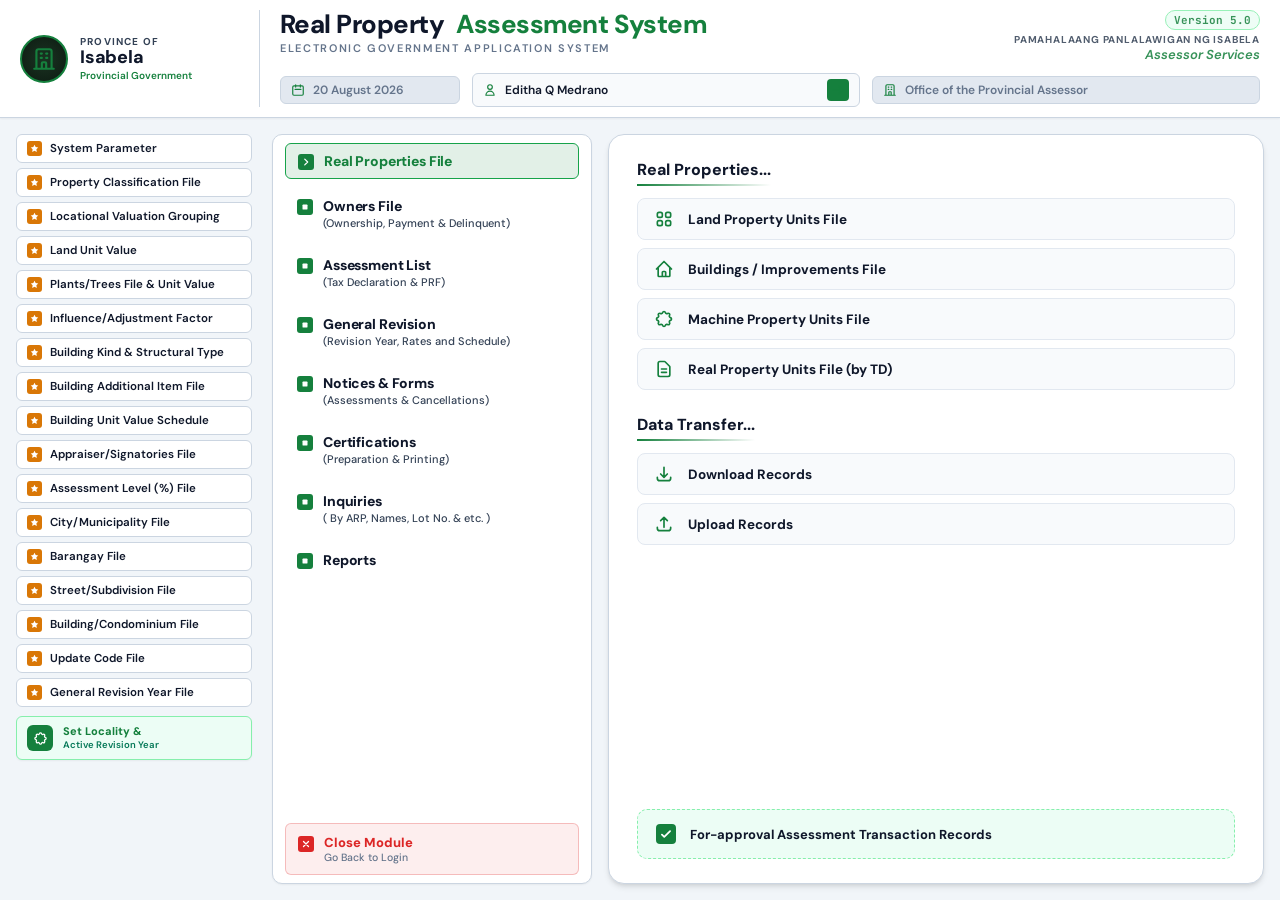
==== index.html @ d779eed1 "first commit: eGapsOffline RPAS web application" ====
<!DOCTYPE html>
<html lang="en">
<head>
  <link rel="preconnect" href="https://fonts.googleapis.com">
  <link rel="preconnect" href="https://fonts.gstatic.com" crossorigin>
  <link href="https://fonts.googleapis.com/css2?family=DM+Sans:ital,opsz,wght@0,9..40,400;0,9..40,500;0,9..40,700;0,9..40,800;1,9..40,400;1,9..40,700&family=JetBrains+Mono:wght@400;500;600&display=swap" rel="stylesheet">
  <meta charset="UTF-8">
  <meta name="viewport" content="width=device-width, initial-scale=1.0">
  <title>Real Property Assessment System (eRPAS) - Province of Isabela</title>
  <link rel="stylesheet" href="css/prisma-tokens.css">
  <link rel="stylesheet" href="css/design-tokens.css">
  <link rel="stylesheet" href="css/layout.css">
  <link rel="stylesheet" href="css/components.css">
  <link rel="stylesheet" href="css/land-properties.css">
  <link rel="stylesheet" href="css/property-modal.css">
  <link rel="stylesheet" href="css/master-form.css">
  <link rel="stylesheet" href="css/login.css">
</head>
<body>

<!-- REAL PROPERTY ASSESSMENT SYSTEM MASTER WINDOW (FAITHFULLY MATCHING REFERENCE SCREENSHOT IN GREEN DECK) -->
<div class="master-window-container" id="master-window-view">
  
  <!-- 1. TOP HEADER BANNER -->
  <header class="master-window-header">
    <!-- Left Seal & Province Branding -->
    <div class="master-seal-brand-box">
      <div class="master-seal-emblem">
        <svg fill="none" stroke="currentColor" viewBox="0 0 24 24" stroke-width="2">
          <path stroke-linecap="round" stroke-linejoin="round" d="M19 21V5a2 2 0 00-2-2H7a2 2 0 00-2 2v16m14 0h2m-2 0h-5m-9 0H3m2 0h5M9 7h1m-1 4h1m4-4h1m-1 4h1m-5 10v-5a1 1 0 011-1h2a1 1 0 011 1v5m-4 0h4" />
        </svg>
      </div>
      <div class="master-province-text">
        <span class="master-province-sub">Province of</span>
        <span class="master-province-main">Isabela</span>
        <span class="master-province-tag">Provincial Government</span>
      </div>
    </div>

    <!-- Center & Right Title Area -->
    <div class="master-title-meta-area">
      <div class="master-title-top-row">
        <div class="master-title-group">
          <div class="master-hero-system-title">
            Real Property <span class="highlight-green">Assessment System</span>
          </div>
          <div class="master-hero-system-sub">
            electronic Government Application System
          </div>
        </div>

        <div class="master-title-watermark-right">
          <span class="master-version-pill">Version 5.0</span>
          <span class="master-watermark-text">Pamahalaang Panlalawigan ng Isabela</span>
          <span class="master-watermark-cursive">Assessor Services</span>
        </div>
      </div>

      <!-- Top Meta Input Strip (Date, User, Office) -->
      <div class="master-meta-inputs-strip">
        <div class="master-input-field-box readonly">
          <svg width="14" height="14" fill="none" stroke="currentColor" viewBox="0 0 24 24" stroke-width="2"><path stroke-linecap="round" stroke-linejoin="round" d="M8 7V3m8 4V3m-9 8h10M5 21h14a2 2 0 002-2V7a2 2 0 00-2-2H5a2 2 0 00-2 2v12a2 2 0 002 2z"/></svg>
          <span class="text-val" id="master-header-date">20 August 2026</span>
        </div>

        <div class="master-input-field-box">
          <svg width="14" height="14" fill="none" stroke="currentColor" viewBox="0 0 24 24" stroke-width="2"><path stroke-linecap="round" stroke-linejoin="round" d="M16 7a4 4 0 11-8 0 4 4 0 018 0zM12 14a7 7 0 00-7 7h14a7 7 0 00-7-7z"/></svg>
          <span class="text-val" id="master-header-user">Editha Q Medrano</span>
          <div class="master-field-arrow-btn">
            <svg width="12" height="12" fill="none" stroke="currentColor" viewBox="0 0 24 24" stroke-width="3"><path stroke-linecap="round" stroke-linejoin="round" d="M14 5l7 7m0 0l-7 7m7-7H3"/></svg>
          </div>
        </div>

        <div class="master-input-field-box readonly">
          <svg width="14" height="14" fill="none" stroke="currentColor" viewBox="0 0 24 24" stroke-width="2"><path stroke-linecap="round" stroke-linejoin="round" d="M19 21V5a2 2 0 00-2-2H7a2 2 0 00-2 2v16m14 0h2m-2 0h-5m-9 0H3m2 0h5M9 7h1m-1 4h1m4-4h1m-1 4h1m-5 10v-5a1 1 0 011-1h2a1 1 0 011 1v5m-4 0h4"/></svg>
          <span class="text-val" id="master-header-office">Office of the Provincial Assessor</span>
        </div>
      </div>
    </div>
  </header>

  <!-- 2. MAIN 3-COLUMN MASTER BODY -->
  <div class="master-window-body">
    
    <!-- COLUMN 1: Master Setup Buttons (18 Items) -->
    <aside class="master-col-setup">
      <div class="master-setup-pill-btn">
        <div class="master-icon-sq"><svg viewBox="0 0 24 24" fill="currentColor"><path d="M12 2l3.09 6.26L22 9.27l-5 4.87 1.18 6.88L12 17.77l-6.18 3.25L7 14.14 2 9.27l6.91-1.01L12 2z"/></svg></div>
        <span>System Parameter</span>
      </div>

      <div class="master-setup-pill-btn">
        <div class="master-icon-sq"><svg viewBox="0 0 24 24" fill="currentColor"><path d="M12 2l3.09 6.26L22 9.27l-5 4.87 1.18 6.88L12 17.77l-6.18 3.25L7 14.14 2 9.27l6.91-1.01L12 2z"/></svg></div>
        <span>Property Classification File</span>
      </div>

      <div class="master-setup-pill-btn">
        <div class="master-icon-sq"><svg viewBox="0 0 24 24" fill="currentColor"><path d="M12 2l3.09 6.26L22 9.27l-5 4.87 1.18 6.88L12 17.77l-6.18 3.25L7 14.14 2 9.27l6.91-1.01L12 2z"/></svg></div>
        <span>Locational Valuation Grouping</span>
      </div>

      <div class="master-setup-pill-btn">
        <div class="master-icon-sq"><svg viewBox="0 0 24 24" fill="currentColor"><path d="M12 2l3.09 6.26L22 9.27l-5 4.87 1.18 6.88L12 17.77l-6.18 3.25L7 14.14 2 9.27l6.91-1.01L12 2z"/></svg></div>
        <span>Land Unit Value</span>
      </div>

      <div class="master-setup-pill-btn">
        <div class="master-icon-sq"><svg viewBox="0 0 24 24" fill="currentColor"><path d="M12 2l3.09 6.26L22 9.27l-5 4.87 1.18 6.88L12 17.77l-6.18 3.25L7 14.14 2 9.27l6.91-1.01L12 2z"/></svg></div>
        <span>Plants/Trees File & Unit Value</span>
      </div>

      <div class="master-setup-pill-btn">
        <div class="master-icon-sq"><svg viewBox="0 0 24 24" fill="currentColor"><path d="M12 2l3.09 6.26L22 9.27l-5 4.87 1.18 6.88L12 17.77l-6.18 3.25L7 14.14 2 9.27l6.91-1.01L12 2z"/></svg></div>
        <span>Influence/Adjustment Factor</span>
      </div>

      <div class="master-setup-pill-btn">
        <div class="master-icon-sq"><svg viewBox="0 0 24 24" fill="currentColor"><path d="M12 2l3.09 6.26L22 9.27l-5 4.87 1.18 6.88L12 17.77l-6.18 3.25L7 14.14 2 9.27l6.91-1.01L12 2z"/></svg></div>
        <span>Building Kind & Structural Type</span>
      </div>

      <div class="master-setup-pill-btn">
        <div class="master-icon-sq"><svg viewBox="0 0 24 24" fill="currentColor"><path d="M12 2l3.09 6.26L22 9.27l-5 4.87 1.18 6.88L12 17.77l-6.18 3.25L7 14.14 2 9.27l6.91-1.01L12 2z"/></svg></div>
        <span>Building Additional Item File</span>
      </div>

      <div class="master-setup-pill-btn">
        <div class="master-icon-sq"><svg viewBox="0 0 24 24" fill="currentColor"><path d="M12 2l3.09 6.26L22 9.27l-5 4.87 1.18 6.88L12 17.77l-6.18 3.25L7 14.14 2 9.27l6.91-1.01L12 2z"/></svg></div>
        <span>Building Unit Value Schedule</span>
      </div>

      <div class="master-setup-pill-btn">
        <div class="master-icon-sq"><svg viewBox="0 0 24 24" fill="currentColor"><path d="M12 2l3.09 6.26L22 9.27l-5 4.87 1.18 6.88L12 17.77l-6.18 3.25L7 14.14 2 9.27l6.91-1.01L12 2z"/></svg></div>
        <span>Appraiser/Signatories File</span>
      </div>

      <div class="master-setup-pill-btn">
        <div class="master-icon-sq"><svg viewBox="0 0 24 24" fill="currentColor"><path d="M12 2l3.09 6.26L22 9.27l-5 4.87 1.18 6.88L12 17.77l-6.18 3.25L7 14.14 2 9.27l6.91-1.01L12 2z"/></svg></div>
        <span>Assessment Level (%) File</span>
      </div>

      <div class="master-setup-pill-btn">
        <div class="master-icon-sq"><svg viewBox="0 0 24 24" fill="currentColor"><path d="M12 2l3.09 6.26L22 9.27l-5 4.87 1.18 6.88L12 17.77l-6.18 3.25L7 14.14 2 9.27l6.91-1.01L12 2z"/></svg></div>
        <span>City/Municipality File</span>
      </div>

      <div class="master-setup-pill-btn">
        <div class="master-icon-sq"><svg viewBox="0 0 24 24" fill="currentColor"><path d="M12 2l3.09 6.26L22 9.27l-5 4.87 1.18 6.88L12 17.77l-6.18 3.25L7 14.14 2 9.27l6.91-1.01L12 2z"/></svg></div>
        <span>Barangay File</span>
      </div>

      <div class="master-setup-pill-btn">
        <div class="master-icon-sq"><svg viewBox="0 0 24 24" fill="currentColor"><path d="M12 2l3.09 6.26L22 9.27l-5 4.87 1.18 6.88L12 17.77l-6.18 3.25L7 14.14 2 9.27l6.91-1.01L12 2z"/></svg></div>
        <span>Street/Subdivision File</span>
      </div>

      <div class="master-setup-pill-btn">
        <div class="master-icon-sq"><svg viewBox="0 0 24 24" fill="currentColor"><path d="M12 2l3.09 6.26L22 9.27l-5 4.87 1.18 6.88L12 17.77l-6.18 3.25L7 14.14 2 9.27l6.91-1.01L12 2z"/></svg></div>
        <span>Building/Condominium File</span>
      </div>

      <div class="master-setup-pill-btn">
        <div class="master-icon-sq"><svg viewBox="0 0 24 24" fill="currentColor"><path d="M12 2l3.09 6.26L22 9.27l-5 4.87 1.18 6.88L12 17.77l-6.18 3.25L7 14.14 2 9.27l6.91-1.01L12 2z"/></svg></div>
        <span>Update Code File</span>
      </div>

      <div class="master-setup-pill-btn">
        <div class="master-icon-sq"><svg viewBox="0 0 24 24" fill="currentColor"><path d="M12 2l3.09 6.26L22 9.27l-5 4.87 1.18 6.88L12 17.77l-6.18 3.25L7 14.14 2 9.27l6.91-1.01L12 2z"/></svg></div>
        <span>General Revision Year File</span>
      </div>

      <!-- Special 18th Button at Bottom -->
      <div class="master-setup-special-card">
        <div class="master-special-icon-box">
          <svg width="15" height="15" fill="none" stroke="currentColor" viewBox="0 0 24 24" stroke-width="2"><path stroke-linecap="round" stroke-linejoin="round" d="M10.325 4.317c.426-1.756 2.924-1.756 3.35 0a1.724 1.724 0 002.573 1.066c1.543-.94 3.31.826 2.37 2.37a1.724 1.724 0 001.065 2.572c1.756.426 1.756 2.924 0 3.35a1.724 1.724 0 00-1.066 2.573c.94 1.543-.826 3.31-2.37 2.37a1.724 1.724 0 00-2.572 1.065c-.426 1.756-2.924 1.756-3.35 0a1.724 1.724 0 00-2.573-1.066c-1.543.94-3.31-.826-2.37-2.37a1.724 1.724 0 00-1.065-2.572c-1.756-.426-1.756-2.924 0-3.35a1.724 1.724 0 001.066-2.573c-.94-1.543.826-3.31 2.37-2.37.996.608 2.296.07 2.572-1.065z"/></svg>
        </div>
        <div>
          <div class="master-special-title">Set Locality &</div>
          <div class="master-special-sub">Active Revision Year</div>
        </div>
      </div>
    </aside>

    <!-- COLUMN 2: Master Transaction Categories (Middle Column) -->
    <section class="master-col-modules">
      <div class="master-modules-list">
        
        <!-- Active 1st Module: Real Properties File -->
        <div class="master-module-item active" id="mod-btn-realprop" onclick="window.selectMasterModule('realprop')">
          <div class="master-cube-indicator">
            <svg viewBox="0 0 24 24" fill="none" stroke="currentColor" stroke-width="3"><path stroke-linecap="round" stroke-linejoin="round" d="M9 5l7 7-7 7"/></svg>
          </div>
          <div class="master-module-text-group">
            <span class="master-module-title">Real Properties File</span>
          </div>
        </div>

        <!-- 2nd Module: Owners File -->
        <div class="master-module-item" id="mod-btn-owners" onclick="window.selectMasterModule('owners')">
          <div class="master-cube-indicator">
            <svg viewBox="0 0 24 24" fill="currentColor"><rect width="12" height="12" x="6" y="6" rx="2"/></svg>
          </div>
          <div class="master-module-text-group">
            <span class="master-module-title">Owners File</span>
            <span class="master-module-sub">(Ownership, Payment & Delinquent)</span>
          </div>
        </div>

        <!-- 3rd Module: Assessment List -->
        <div class="master-module-item" id="mod-btn-assesslist" onclick="window.selectMasterModule('assesslist')">
          <div class="master-cube-indicator">
            <svg viewBox="0 0 24 24" fill="currentColor"><rect width="12" height="12" x="6" y="6" rx="2"/></svg>
          </div>
          <div class="master-module-text-group">
            <span class="master-module-title">Assessment List</span>
            <span class="master-module-sub">(Tax Declaration & PRF)</span>
          </div>
        </div>

        <!-- 4th Module: General Revision -->
        <div class="master-module-item" id="mod-btn-grev" onclick="window.selectMasterModule('grev')">
          <div class="master-cube-indicator">
            <svg viewBox="0 0 24 24" fill="currentColor"><rect width="12" height="12" x="6" y="6" rx="2"/></svg>
          </div>
          <div class="master-module-text-group">
            <span class="master-module-title">General Revision</span>
            <span class="master-module-sub">(Revision Year, Rates and Schedule)</span>
          </div>
        </div>

        <!-- 5th Module: Notices & Forms -->
        <div class="master-module-item" id="mod-btn-notices" onclick="window.selectMasterModule('notices')">
          <div class="master-cube-indicator">
            <svg viewBox="0 0 24 24" fill="currentColor"><rect width="12" height="12" x="6" y="6" rx="2"/></svg>
          </div>
          <div class="master-module-text-group">
            <span class="master-module-title">Notices & Forms</span>
            <span class="master-module-sub">(Assessments & Cancellations)</span>
          </div>
        </div>

        <!-- 6th Module: Certifications -->
        <div class="master-module-item" id="mod-btn-cert" onclick="window.selectMasterModule('cert')">
          <div class="master-cube-indicator">
            <svg viewBox="0 0 24 24" fill="currentColor"><rect width="12" height="12" x="6" y="6" rx="2"/></svg>
          </div>
          <div class="master-module-text-group">
            <span class="master-module-title">Certifications</span>
            <span class="master-module-sub">(Preparation & Printing)</span>
          </div>
        </div>

        <!-- 7th Module: Inquiries -->
        <div class="master-module-item" id="mod-btn-inquiries" onclick="window.selectMasterModule('inquiries')">
          <div class="master-cube-indicator">
            <svg viewBox="0 0 24 24" fill="currentColor"><rect width="12" height="12" x="6" y="6" rx="2"/></svg>
          </div>
          <div class="master-module-text-group">
            <span class="master-module-title">Inquiries</span>
            <span class="master-module-sub">( By ARP, Names, Lot No. & etc. )</span>
          </div>
        </div>

        <!-- 8th Module: Reports -->
        <div class="master-module-item" id="mod-btn-reports" onclick="window.selectMasterModule('reports')">
          <div class="master-cube-indicator">
            <svg viewBox="0 0 24 24" fill="currentColor"><rect width="12" height="12" x="6" y="6" rx="2"/></svg>
          </div>
          <div class="master-module-text-group">
            <span class="master-module-title">Reports</span>
          </div>
        </div>

      </div>

      <!-- Close Module at the bottom -->
      <div class="master-close-module-item" onclick="window.location.href='login.html'">
        <div class="master-close-indicator">
          <svg viewBox="0 0 24 24" fill="none" stroke="currentColor" stroke-width="3"><path stroke-linecap="round" stroke-linejoin="round" d="M6 18L18 6M6 6l12 12"/></svg>
        </div>
        <div>
          <div class="master-close-title">Close Module</div>
          <div class="master-close-sub">Go Back to Login</div>
        </div>
      </div>
    </section>

    <!-- COLUMN 3: Right Detail Panel Card (Matching Reference Screenshot) -->
    <main class="master-col-detail-card" id="master-detail-card-container">
      <div>
        <!-- Section 1: Real Properties... -->
        <div class="master-card-section">
          <div class="master-section-head-title">Real Properties...</div>
          <div class="master-action-items-stack">
            <div class="master-detail-action-row highlighted" onclick="window.location.href='land-properties.html'">
              <svg class="action-icon" fill="none" stroke="currentColor" viewBox="0 0 24 24" stroke-width="2"><path stroke-linecap="round" stroke-linejoin="round" d="M4 6a2 2 0 012-2h2a2 2 0 012 2v2a2 2 0 01-2 2H6a2 2 0 01-2-2V6zM14 6a2 2 0 012-2h2a2 2 0 012 2v2a2 2 0 01-2 2h-2a2 2 0 01-2-2V6zM4 16a2 2 0 012-2h2a2 2 0 012 2v2a2 2 0 01-2 2H6a2 2 0 01-2-2v-2zM14 16a2 2 0 012-2h2a2 2 0 012 2v2a2 2 0 01-2 2h-2a2 2 0 01-2-2v-2z"/></svg>
              <span>Land Property Units File</span>
            </div>

            <div class="master-detail-action-row" onclick="window.location.href='building-properties.html'">
              <svg class="action-icon" fill="none" stroke="currentColor" viewBox="0 0 24 24" stroke-width="2"><path stroke-linecap="round" stroke-linejoin="round" d="M3 12l2-2m0 0l7-7 7 7M5 10v10a1 1 0 001 1h3m10-11l2 2m-2-2v10a1 1 0 01-1 1h-3m-6 0a1 1 0 001-1v-4a1 1 0 011-1h2a1 1 0 011 1v4a1 1 0 001 1m-6 0h6"/></svg>
              <span>Buildings / Improvements File</span>
            </div>

            <div class="master-detail-action-row" onclick="window.location.href='machine-properties.html'">
              <svg class="action-icon" fill="none" stroke="currentColor" viewBox="0 0 24 24" stroke-width="2"><path stroke-linecap="round" stroke-linejoin="round" d="M10.325 4.317c.426-1.756 2.924-1.756 3.35 0a1.724 1.724 0 002.573 1.066c1.543-.94 3.31.826 2.37 2.37a1.724 1.724 0 001.065 2.572c1.756.426 1.756 2.924 0 3.35a1.724 1.724 0 00-1.066 2.573c.94 1.543-.826 3.31-2.37 2.37a1.724 1.724 0 00-2.572 1.065c-.426 1.756-2.924 1.756-3.35 0a1.724 1.724 0 00-2.573-1.066c-1.543.94-3.31-.826-2.37-2.37a1.724 1.724 0 00-1.065-2.572c-1.756-.426-1.756-2.924 0-3.35a1.724 1.724 0 001.066-2.573c-.94-1.543.826-3.31 2.37-2.37.996.608 2.296.07 2.572-1.065z"/></svg>
              <span>Machine Property Units File</span>
            </div>

            <div class="master-detail-action-row" onclick="window.location.href='proproll.html'">
              <svg class="action-icon" fill="none" stroke="currentColor" viewBox="0 0 24 24" stroke-width="2"><path stroke-linecap="round" stroke-linejoin="round" d="M9 12h6m-6 4h6m2 5H7a2 2 0 01-2-2V5a2 2 0 012-2h5.586a1 1 0 01.707.293l5.414 5.414a1 1 0 01.293.707V19a2 2 0 01-2 2z"/></svg>
              <span>Real Property Units File (by TD)</span>
            </div>
          </div>
        </div>

        <!-- Section 2: Data Transfer... -->
        <div class="master-card-section">
          <div class="master-section-head-title">Data Transfer...</div>
          <div class="master-action-items-stack">
            <div class="master-detail-action-row" onclick="alert('Download Records initiated')">
              <svg class="action-icon" fill="none" stroke="currentColor" viewBox="0 0 24 24" stroke-width="2"><path stroke-linecap="round" stroke-linejoin="round" d="M4 16v1a3 3 0 003 3h10a3 3 0 003-3v-1m-4-4l-4 4m0 0l-4-4m4 4V4"/></svg>
              <span>Download Records</span>
            </div>

            <div class="master-detail-action-row" onclick="alert('Upload Records initiated')">
              <svg class="action-icon" fill="none" stroke="currentColor" viewBox="0 0 24 24" stroke-width="2"><path stroke-linecap="round" stroke-linejoin="round" d="M4 16v1a3 3 0 003 3h10a3 3 0 003-3v-1m-4-8l-4-4m0 0L8 8m4-4v12"/></svg>
              <span>Upload Records</span>
            </div>
          </div>
        </div>
      </div>

      <!-- Section 3: Bottom For-Approval Bar -->
      <div class="master-bottom-approval-bar" onclick="window.location.href='unapprove-revised.html'">
        <div class="master-approval-check-sq">
          <svg width="14" height="14" fill="none" stroke="currentColor" viewBox="0 0 24 24" stroke-width="3"><path stroke-linecap="round" stroke-linejoin="round" d="M5 13l4 4L19 7"/></svg>
        </div>
        <span>For-approval Assessment Transaction Records</span>
      </div>
    </main>

  </div>
</div>

<!-- Notice of Assessment (NOA) Modal -->
<div class="modal-backdrop-layer" id="noa-modal-backdrop" style="display: none;">
  <div class="modal-window-card noa-card">
    <div class="modal-header-bar">
      <div class="modal-title-wrap">
        <div class="modal-icon-badge"><svg fill="none" stroke="currentColor" viewBox="0 0 24 24" stroke-width="2"><path stroke-linecap="round" stroke-linejoin="round" d="M9 12h6m-6 4h6m2 5H7a2 2 0 01-2-2V5a2 2 0 012-2h5.586a1 1 0 01.707.293l5.414 5.414a1 1 0 01.293.707V19a2 2 0 01-2 2z" /></svg></div>
        <div>
          <h2 class="modal-main-heading">Notice of Assessment (NOA)</h2>
          <span class="modal-sub-heading">Official Notice per Sec. 223, R.A. 7160</span>
        </div>
      </div>
      <button class="modal-close-x modal-close-trigger" onclick="closeNoaModal()">&times;</button>
    </div>
    <div class="modal-scroll-body">
      <div class="noa-document-sheet" id="printable-noa-doc">
        <div class="noa-header">
          <div style="font-size: 0.85rem; text-transform: uppercase;">Republic of the Philippines</div>
          <div style="font-size: 1.15rem; font-weight: bold;">PROVINCE OF ISABELA</div>
          <div style="font-size: 0.95rem; font-weight: bold;">OFFICE OF THE PROVINCIAL ASSESSOR</div>
          <div style="font-size: 0.82rem; color: #444;">Capitol Compound, Alibagu, City of Ilagan, Isabela</div>
          <div style="font-size: 1.25rem; font-weight: 900; margin-top: 10px; letter-spacing: 0.05em;">NOTICE OF REVISED ASSESSMENT</div>
        </div>
        <div style="display: flex; justify-content: space-between; margin-bottom: 14px; font-size: 0.9rem;">
          <div><strong>Date:</strong> <span id="noa-doc-date">20 August 2026</span></div>
          <div><strong>Notice Ref No:</strong> <span id="noa-doc-ref">NOA-2026-00412</span></div>
        </div>
        <div style="margin-bottom: 14px; font-size: 0.95rem;">
          <div><strong>To:</strong> <span id="noa-doc-owner" style="font-weight: bold; text-decoration: underline;">MENDOZA, ROBERTO S.</span></div>
          <div><strong>Address:</strong> <span id="noa-doc-address">City of Ilagan, Isabela</span></div>
        </div>
        <p class="noa-body-text">
          Sir / Madam:<br>
          Please be informed that pursuant to Section 219 and Section 223 of Republic Act No. 7160, a <strong>General Revision of Real Property Assessments</strong> has been undertaken for the Year <strong>2026</strong>. The real property described hereunder has been appraised as follows:
        </p>
        <table class="noa-comparison-table">
          <thead>
            <tr><th>Assessment Particulars</th><th>Previous Assessment</th><th>New / Revised Assessment (2026)</th></tr>
          </thead>
          <tbody>
            <tr><td><strong>Tax Declaration (TD) No.</strong></td><td id="noa-doc-prev-td">99-01-001-00014</td><td><strong id="noa-doc-new-td">2026-01-004-01294</strong></td></tr>
            <tr><td><strong>Property Index No. (PIN)</strong></td><td colspan="2" align="center"><span id="noa-doc-pin" style="font-family: monospace; font-weight: bold;">024-01-004-05-012</span></td></tr>
            <tr><td><strong>Classification & Actual Use</strong></td><td id="noa-doc-class">Residential</td><td id="noa-doc-new-class">Residential Regular (R-1)</td></tr>
            <tr><td><strong>Land / Floor Area</strong></td><td id="noa-doc-prev-area">900.00 sq.m.</td><td id="noa-doc-new-area">900.00 sq.m.</td></tr>
            <tr><td><strong>Market Value</strong></td><td id="noa-doc-prev-mv">₱ 262,080.00</td><td><strong id="noa-doc-new-mv">₱ 327,600.00</strong></td></tr>
            <tr><td><strong>Assessed Value (Taxable Base)</strong></td><td id="noa-doc-prev-av">₱ 17,140.00</td><td><strong id="noa-doc-new-av" style="color: #064e3b; font-size: 1.05rem;">₱ 19,660.00</strong></td></tr>
          </tbody>
        </table>
        <div style="margin-top: 32px; display: flex; justify-content: flex-end; text-align: center;">
          <div style="width: 260px;">
            <div style="border-top: 1px solid #000; font-weight: bold; padding-top: 4px;" id="noa-doc-sign-assessor">GUILLERMO B. BARRETTO</div>
            <div style="font-size: 0.8rem;">Provincial Assessor</div>
          </div>
        </div>
      </div>
    </div>
    <div class="modal-footer-bar">
      <button class="btn-secondary" onclick="closeNoaModal()">Close</button>
      <button class="btn-emerald" onclick="window.print()"><span>Print Notice of Assessment</span></button>
    </div>
  </div>
</div>

<!-- Property Details Modal -->
<div class="modal-backdrop-layer" id="property-modal-backdrop" style="display: none;">
  <div class="modal-window-card">
    <div class="modal-header-bar">
      <div class="modal-title-wrap">
        <div class="modal-icon-badge"><svg fill="none" stroke="currentColor" viewBox="0 0 24 24" stroke-width="2"><path stroke-linecap="round" stroke-linejoin="round" d="M9 12h6m-6 4h6m2 5H7a2 2 0 01-2-2V5a2 2 0 012-2h5.586a1 1 0 01.707.293l5.414 5.414a1 1 0 01.293.707V19a2 2 0 01-2 2z" /></svg></div>
        <div>
          <h2 class="modal-main-heading" id="modal-arp-title">ARP No: 00001</h2>
          <span class="modal-sub-heading" id="modal-pin-sub">Tax Declaration of Real Property</span>
        </div>
      </div>
      <button class="modal-close-x modal-close-trigger" onclick="document.getElementById('property-modal-backdrop').style.display='none'">&times;</button>
    </div>
    <div class="modal-scroll-body">
      <div class="tax-declaration-document" id="printable-tax-declaration">
        <div class="td-header">
          <div class="td-republic">Republic of the Philippines</div>
          <div class="td-province">PROVINCE OF ISABELA</div>
          <div class="td-office">OFFICE OF THE PROVINCIAL ASSESSOR</div>
          <div class="td-title-badge">TAX DECLARATION OF REAL PROPERTY</div>
        </div>
        <table class="td-grid-table">
          <tr><td width="35%"><strong>TD / ARP No:</strong> <span id="td-doc-arp">00001</span></td><td width="65%"><strong>Property Index No. (PIN):</strong> <span id="td-doc-pin">001 - 001</span></td></tr>
          <tr><td><strong>Owner:</strong></td><td><strong id="td-doc-owner">LADDARAN, PEDRO</strong></td></tr>
          <tr><td><strong>Address:</strong></td><td id="td-doc-address">Gen. Aguinaldo, Ramon, Isabela</td></tr>
          <tr><td><strong>Lot & Survey No:</strong></td><td id="td-doc-lot">Lot 32 / PSD-(AF)-02-01646</td></tr>
          <tr><td><strong>Certificate of Title:</strong></td><td id="td-doc-oct">165-2017001138</td></tr>
        </table>
        <div style="font-weight: bold; margin: 12px 0 4px 0; font-size: 0.85rem; text-transform: uppercase;">Property Assessment Breakdown</div>
        <table class="td-grid-table">
          <thead><tr><th>Classification</th><th>Area</th><th>Market Value</th><th>Assessment Level</th><th>Assessed Value</th></tr></thead>
          <tbody>
            <tr>
              <td align="center" id="td-doc-class">Residential (R-2)</td>
              <td align="center" id="td-doc-area">463.00 sq.m.</td>
              <td align="right" id="td-doc-market">₱ 250,020.00</td>
              <td align="center" id="td-doc-level">20%</td>
              <td align="right"><strong id="td-doc-assessed">₱ 15,000.00</strong></td>
            </tr>
          </tbody>
        </table>
      </div>
    </div>
    <div class="modal-footer-bar">
      <button class="btn-secondary" onclick="document.getElementById('property-modal-backdrop').style.display='none'">Close</button>
      <button class="btn-emerald" onclick="window.print()"><span>Print Tax Declaration</span></button>
    </div>
  </div>
</div>

<div class="toast-notification" id="app-toast" style="display: none;">
  <svg width="20" height="20" fill="none" stroke="currentColor" viewBox="0 0 24 24" stroke-width="2" color="#059669">
    <path stroke-linecap="round" stroke-linejoin="round" d="M9 12l2 2 4-4m6 2a9 9 0 11-18 0 9 9 0 0118 0z" />
  </svg>
  <div>
    <div class="toast-title" id="toast-title" style="font-weight: 700; font-size: 13px; color: #111827;"></div>
    <div class="toast-desc" id="toast-desc" style="font-size: 12px; color: #6b7280;"></div>
  </div>
</div>

<script>
  function closeNoaModal() {
    const el = document.getElementById('noa-modal-backdrop');
    if (el) el.style.display = 'none';
  }
</script>
</body>
</html>
---- css/prisma-tokens.css ----
﻿/* PRISMA STYLE SYSTEM TOKENS - "ENGINEER'S BLUEPRINT ON FROSTED GLASS" */
:root {
  /* Colors */
  --color-prism-teal: #14b8a6;
  --color-deep-teal: #0d9488;
  --gradient-deep-teal: linear-gradient(180deg, rgba(13, 148, 136, 0.08) 0%, rgba(255, 255, 255, 1) 100%);
  --gradient-wash: radial-gradient(circle at 10% 10%, rgba(20, 184, 166, 0.06) 0%, transparent 50%),
                         radial-gradient(circle at 90% 90%, rgba(13, 148, 136, 0.04) 0%, transparent 50%);
  --color-carbon-ink: #1d242f;
  --color-graphite: #111827;
  --color-slate: #6b7280;
  --color-steel: #718096;
  --color-fog: #9ca3af;
  --color-mist: #e2e8f0;
  --color-bone: #f3f4f6;
  --color-paper: #ffffff;

  /* Typography */
  --font-inter: 'Inter', ui-sans-serif, system-ui, -apple-system, BlinkMacSystemFont, "Segoe UI", Roboto, sans-serif;
  --font-mona-sans: 'Mona Sans', 'Inter', ui-sans-serif, system-ui, sans-serif;
  --font-mono-code: 'JetBrains Mono', 'IBM Plex Mono', 'Mona Sans Mono VF', ui-monospace, SFMono-Regular, Menlo, Monaco, Consolas, monospace;

  /* Typography Scale */
  --text-micro: 11px;
  --text-caption: 14px;
  --text-body-sm: 16px;
  --text-body: 18px;
  --text-body-lg: 22px;
  --text-subheading: 24px;
  --text-heading-sm: 30px;
  --text-heading: 36px;
  --text-heading-lg: 40px;
  --text-display: 64px;

  /* Spacing */
  --spacing-4: 4px;
  --spacing-8: 8px;
  --spacing-12: 12px;
  --spacing-16: 16px;
  --spacing-24: 24px;
  --spacing-32: 32px;
  --spacing-40: 40px;
  --spacing-48: 48px;

  /* Border Radii */
  --radius-nav: 6px;
  --radius-cards: 10px;
  --radius-icons: 6px;
  --radius-buttons: 6px;
  --radius-codeblocks: 10px;

  /* Shadows */
  --shadow-subtle: 0px 1px 2px 0px rgba(0, 0, 0, 0.04);
  --shadow-card: 0 1px 3px 0 rgba(0, 0, 0, 0.02), 0 1px 2px -1px rgba(0, 0, 0, 0.02);
}
---- css/design-tokens.css ----
/* ==========================================================================
   eRPAS DUAL-THEME DESIGN SYSTEM - DESIGN TOKENS
   Default: Clean Municipal Light Mode | Toggleable: Green Deck Dark Mode
   ========================================================================== */

@import url('https://fonts.googleapis.com/css2?family=DM+Sans:ital,opsz,wght@0,9..40,400;0,9..40,500;0,9..40,600;0,9..40,700;0,9..40,800;1,9..40,400;1,9..40,700&family=JetBrains+Mono:wght@400;500;600;700;800&display=swap');

*,
*::before,
*::after {
  box-sizing: border-box;
  margin: 0;
  padding: 0;
}

/* ==========================================================================
   1. DEFAULT LIGHT THEME (Clean High-Contrast Municipal Aesthetic)
   ========================================================================== */
:root {
  /* Surface & Canvas Hierarchy */
  --color-bg: #F1F5F9;
  --color-surface-1: #FFFFFF;
  --color-surface-2: #F8FAFC;
  --color-surface-3: #E2E8F0;
  --color-surface-4: #CBD5E1;
  --color-surface-hover: #F1F5F9;

  /* Brand Accents */
  --color-primary: #15803D;
  --color-primary-hover: #16A34A;
  --color-primary-bg: rgba(21, 128, 61, 0.12);
  --color-primary-border: #16A34A;

  --color-secondary: #64748B;
  --color-neutral: #475569;

  /* High-Contrast Typography */
  --text-primary: #0F172A;
  --text-secondary: #334155;
  --text-muted: #64748B;
  --text-dim: #94A3B8;
  --text-on-primary: #FFFFFF;

  /* Borders & Dividers */
  --color-border: #CBD5E1;
  --color-border-subtle: #E2E8F0;
  --color-border-focus: #15803D;

  /* Table & Cadastral Grid */
  --table-header-bg: #E2E8F0;
  --table-header-text: #1E293B;
  --table-header-border: #CBD5E1;
  --table-row-border: #E2E8F0;
  --table-row-hover: #F8FAFC;
  --table-row-text: #0F172A;
  --row-selected: rgba(22, 163, 74, 0.14);
  --row-selected-border: #15803D;
  --row-selected-text: #0F172A;
  --cell-assessed-color: #15803D;

  /* Form & Filter Controls */
  --input-bg: #FFFFFF;
  --input-border: #CBD5E1;
  --input-text: #0F172A;
  --input-placeholder: #94A3B8;
  --input-focus-border: #15803D;
  --input-focus-ring: rgba(21, 128, 61, 0.2);

  /* Toolbar & Actions */
  --toolbar-bg: linear-gradient(180deg, #F8FAFC 0%, #E2E8F0 100%);
  --toolbar-border: #CBD5E1;
  --toolbar-btn-bg: #FFFFFF;
  --toolbar-btn-border: #CBD5E1;
  --toolbar-btn-text: #0F172A;
  --toolbar-btn-hover-bg: #F1F5F9;
  --toolbar-btn-hover-text: #15803D;

  /* Status Badges */
  --stat-bg: #ECFDF5;
  --stat-border: #86EFAC;
  --stat-text: #047857;
  --stat-num: #15803D;

  --badge-approved: #15803D;
  --badge-pending: #D97706;
  --badge-cancelled: #DC2626;
  --badge-validated: #0284C7;

  /* Side Navigation */
  --nav-bg: #15803D;
  --nav-btn-hover: rgba(255, 255, 255, 0.2);
  --nav-btn-active: #FFFFFF;
  --nav-btn-active-icon: #15803D;
  --nav-btn-icon: #FFFFFF;
  --nav-divider: rgba(255, 255, 255, 0.25);

  /* Status Ribbon */
  --remarks-bg: #E2E8F0;
  --remarks-border: #CBD5E1;
  --remarks-text: #334155;
  --remarks-accent: #15803D;

  /* Dialogs & Modals */
  --modal-backdrop: rgba(15, 23, 42, 0.6);
  --modal-bg: #FFFFFF;
  --modal-header-bg: #F8FAFC;
  --modal-header-border: #E2E8F0;
  --modal-header-text: #0F172A;
  --modal-footer-bg: #F8FAFC;
  --modal-footer-border: #E2E8F0;

  /* Semantic Status Colors */
  --color-success: #15803D;
  --color-warning: #D97706;
  --color-error: #DC2626;
  --color-info: #0284C7;

  /* Typography Scales */
  --font-display: 'DM Sans', -apple-system, BlinkMacSystemFont, 'Segoe UI', Roboto, sans-serif;
  --font-body: 'DM Sans', -apple-system, BlinkMacSystemFont, 'Segoe UI', Roboto, sans-serif;
  --font-code: 'JetBrains Mono', monospace;

  --shadow-sm: 0 1px 2px 0 rgba(0, 0, 0, 0.05);
  --shadow-md: 0 4px 6px -1px rgba(0, 0, 0, 0.1), 0 2px 4px -2px rgba(0, 0, 0, 0.1);
  --shadow-lg: 0 10px 15px -3px rgba(0, 0, 0, 0.1), 0 4px 6px -4px rgba(0, 0, 0, 0.1);
}

/* ==========================================================================
   2. DARK THEME (Green Deck Authentic Void Dark Mode)
   ========================================================================== */
[data-theme="dark"],
.dark-theme {
  /* Surface & Canvas Hierarchy */
  --color-bg: #121212;
  --color-surface-1: #181818;
  --color-surface-2: #242424;
  --color-surface-3: #333333;
  --color-surface-4: #404040;
  --color-surface-hover: #1F1F1F;

  /* Brand Accents */
  --color-primary: #1DB954;
  --color-primary-hover: #1ED760;
  --color-primary-bg: rgba(29, 185, 84, 0.16);
  --color-primary-border: #1DB954;

  --color-secondary: #535353;
  --color-neutral: #B3B3B3;

  /* Typography */
  --text-primary: #FFFFFF;
  --text-secondary: #A7A7A7;
  --text-muted: #B3B3B3;
  --text-dim: #727272;
  --text-on-primary: #FFFFFF;

  /* Borders & Dividers */
  --color-border: #282828;
  --color-border-subtle: #1E1E1E;
  --color-border-focus: #1DB954;

  /* Table & Cadastral Grid */
  --table-header-bg: #1A1A1A;
  --table-header-text: #CCCCCC;
  --table-header-border: #282828;
  --table-row-border: #1E1E1E;
  --table-row-hover: #1A1A1A;
  --table-row-text: #E2E8F0;
  --row-selected: rgba(29, 185, 84, 0.16);
  --row-selected-border: #1DB954;
  --row-selected-text: #FFFFFF;
  --cell-assessed-color: #1DB954;

  /* Form & Filter Controls */
  --input-bg: #1F1F1F;
  --input-border: #333333;
  --input-text: #FFFFFF;
  --input-placeholder: #666666;
  --input-focus-border: #1DB954;
  --input-focus-ring: rgba(29, 185, 84, 0.3);

  /* Toolbar & Actions */
  --toolbar-bg: linear-gradient(180deg, #181818 0%, #121212 100%);
  --toolbar-border: #282828;
  --toolbar-btn-bg: #242424;
  --toolbar-btn-border: #383838;
  --toolbar-btn-text: #FFFFFF;
  --toolbar-btn-hover-bg: #303030;
  --toolbar-btn-hover-text: #1DB954;

  /* Status Badges */
  --stat-bg: #0d2818;
  --stat-border: #1DB954;
  --stat-text: #1DB954;
  --stat-num: #1DB954;

  --badge-approved: #1DB954;
  --badge-pending: #FFA726;
  --badge-cancelled: #E22134;
  --badge-validated: #00E5FF;

  /* Side Navigation */
  --nav-bg: #0d2818;
  --nav-btn-hover: rgba(29, 185, 84, 0.3);
  --nav-btn-active: #1DB954;
  --nav-btn-active-icon: #000000;
  --nav-btn-icon: #B3B3B3;
  --nav-divider: #1E3A24;

  /* Status Ribbon */
  --remarks-bg: #141414;
  --remarks-border: #282828;
  --remarks-text: #A7A7A7;
  --remarks-accent: #1DB954;

  /* Dialogs & Modals */
  --modal-backdrop: rgba(0, 0, 0, 0.75);
  --modal-bg: #181818;
  --modal-header-bg: #222222;
  --modal-header-border: #333333;
  --modal-header-text: #FFFFFF;
  --modal-footer-bg: #141414;
  --modal-footer-border: #282828;

  /* Semantic Status Colors */
  --color-success: #1DB954;
  --color-warning: #FFA726;
  --color-error: #E22134;
  --color-info: #00E5FF;

  --shadow-sm: 0 1px 2px 0 rgba(0, 0, 0, 0.4);
  --shadow-md: 0 4px 12px rgba(0, 0, 0, 0.4);
  --shadow-lg: 0 8px 24px rgba(0, 0, 0, 0.5);
}

/* Base Body Application */
html,
body {
  margin: 0 !important;
  padding: 0 !important;
  width: 100vw;
  height: 100vh;
  min-height: 100vh;
  background-color: var(--color-bg) !important;
  color: var(--text-primary);
  overflow: hidden;
  font-family: var(--font-body);
  -webkit-font-smoothing: antialiased;
  transition: background-color 0.2s ease, color 0.2s ease;
}

/* Universal Theme Toggle Button in Header */
.theme-toggle-btn {
  display: inline-flex;
  align-items: center;
  justify-content: center;
  width: 32px;
  height: 32px;
  background-color: var(--toolbar-btn-bg);
  border: 1px solid var(--color-border);
  border-radius: 6px;
  color: var(--text-primary);
  cursor: pointer;
  transition: all 0.15s ease;
  outline: none;
}

.theme-toggle-btn:hover {
  background-color: var(--color-surface-hover);
  border-color: var(--color-primary);
  color: var(--color-primary);
  transform: translateY(-1px);
}
---- css/layout.css ----
/* ==========================================================================
   GREEN DECK DESIGN SYSTEM - APP LAYOUT & NAVIGATION
   Dark-first, 240px pitch-black sidebar (#000000), #121212 canvas, #1DB954 accents.
   ========================================================================== */

.app-shell {
  display: flex;
  flex-direction: row;
  height: 100vh;
  width: 100vw;
  overflow: hidden;
  background-color: var(--color-bg, #121212);
  font-family: var(--font-body, 'DM Sans', sans-serif);
  color: var(--text-primary, #FFFFFF);
}

/* ==========================================================================
   Left Navigation Sidebar (Green Deck: 240px, #000000 Pitch Black)
   ========================================================================== */
.permanent-left-sidebar {
  width: 240px;
  min-width: 240px;
  max-width: 240px;
  height: 100vh;
  background-color: #000000;
  color: var(--text-primary, #FFFFFF);
  display: flex;
  flex-direction: column;
  justify-content: space-between;
  border-right: 1px solid var(--color-border, #282828);
  position: relative;
  z-index: 50;
  overflow: hidden;
}

/* Sidebar Top Brand Header */
.sidebar-top-brand {
  padding: 24px 20px 16px 20px;
  display: flex;
  align-items: center;
  gap: 12px;
}

.sidebar-seal-badge {
  width: 36px;
  height: 36px;
  border-radius: var(--radius-pill, 9999px);
  background-color: var(--color-surface-1, #181818);
  border: 1px solid var(--color-primary, #1DB954);
  display: flex;
  align-items: center;
  justify-content: center;
  color: var(--color-primary, #1DB954);
  flex-shrink: 0;
}

.sidebar-seal-badge svg {
  width: 20px;
  height: 20px;
}

.sidebar-brand-name {
  font-family: var(--font-display, 'DM Sans', sans-serif);
  font-size: 15px;
  font-weight: 800;
  color: var(--text-primary, #FFFFFF);
  line-height: 1.2;
  letter-spacing: -0.01em;
}

.sidebar-brand-sub {
  font-size: var(--text-label, 11px);
  color: var(--color-primary, #1DB954);
  font-weight: 700;
  text-transform: uppercase;
  letter-spacing: var(--track-label, 0.1em);
}

/* Sidebar Navigation Menu List */
.sidebar-menu-scrollable {
  flex: 1;
  overflow-y: auto;
  padding: 12px 12px;
  display: flex;
  flex-direction: column;
  gap: 4px;
}

.sidebar-section-label {
  font-size: var(--text-label, 11px);
  font-weight: 700;
  letter-spacing: var(--track-label, 0.1em);
  text-transform: uppercase;
  color: var(--text-secondary, #A7A7A7);
  padding: 16px 12px 6px 12px;
}

.sidebar-nav-btn {
  display: flex;
  align-items: center;
  gap: 12px;
  padding: 10px 12px;
  border-radius: var(--radius-sm, 4px);
  background: transparent;
  border: none;
  color: var(--color-neutral, #B3B3B3);
  font-family: var(--font-body, 'DM Sans', sans-serif);
  font-size: var(--text-body, 14px);
  font-weight: 700;
  cursor: pointer;
  width: 100%;
  text-align: left;
  transition: color var(--transition-fast, 150ms ease), background-color var(--transition-fast, 150ms ease);
}

.sidebar-nav-btn svg {
  width: 20px;
  height: 20px;
  flex-shrink: 0;
  transition: color var(--transition-fast, 150ms ease);
}

.sidebar-nav-btn:hover {
  color: var(--text-primary, #FFFFFF);
  background-color: var(--color-surface-1, #181818);
}

.sidebar-nav-btn.active {
  color: var(--text-primary, #FFFFFF);
  background-color: var(--color-surface-2, #282828);
}

.sidebar-nav-btn.active svg {
  color: var(--color-primary, #1DB954);
}

.sidebar-nav-btn .nav-badge {
  margin-left: auto;
  font-size: 11px;
  font-weight: 700;
  padding: 2px 7px;
  border-radius: var(--radius-pill, 9999px);
  background-color: var(--color-primary, #1DB954);
  color: #000000;
}

/* Sidebar User Footer Profile */
.sidebar-bottom-user-box {
  padding: 14px 16px;
  border-top: 1px solid var(--color-border, #282828);
  display: flex;
  align-items: center;
  justify-content: space-between;
  background-color: #000000;
}

.sidebar-user-avatar {
  width: 34px;
  height: 34px;
  border-radius: var(--radius-pill, 9999px);
  background-color: var(--color-surface-2, #282828);
  border: 1.5px solid var(--color-primary, #1DB954);
  color: var(--color-primary, #1DB954);
  font-weight: 700;
  font-size: 12px;
  display: flex;
  align-items: center;
  justify-content: center;
}

.sidebar-user-meta {
  flex: 1;
  margin-left: 10px;
  overflow: hidden;
}

.sidebar-user-meta-name {
  font-size: 13px;
  font-weight: 700;
  color: var(--text-primary, #FFFFFF);
  white-space: nowrap;
  overflow: hidden;
  text-overflow: ellipsis;
}

.sidebar-user-meta-role {
  font-size: 11px;
  color: var(--text-secondary, #A7A7A7);
}

.sidebar-logout-btn {
  background: transparent;
  border: none;
  color: var(--text-secondary, #A7A7A7);
  cursor: pointer;
  padding: 6px;
  border-radius: var(--radius-sm, 4px);
  display: flex;
  align-items: center;
  justify-content: center;
  transition: color var(--transition-fast, 150ms ease), transform var(--transition-fast, 150ms ease);
}

.sidebar-logout-btn:hover {
  color: var(--color-error, #E22134);
  transform: scale(1.1);
}

/* ==========================================================================
   Main Viewport & Header Layout
   ========================================================================== */
.main-app-viewport {
  flex: 1;
  display: flex;
  flex-direction: column;
  height: 100vh;
  overflow: hidden;
  background-color: var(--color-bg, #121212);
}

/* Top App Bar */
.top-app-header {
  height: 64px;
  background-color: var(--color-bg, #121212);
  border-bottom: 1px solid var(--color-border, #282828);
  display: flex;
  align-items: center;
  justify-content: space-between;
  padding: 0 24px;
  gap: 16px;
  flex-shrink: 0;
  position: sticky;
  top: 0;
  z-index: 40;
}

/* Search Bar in Top Bar (Green Deck 48px Pill) */
.header-search-container {
  display: flex;
  align-items: center;
  width: 100%;
  max-width: 440px;
  height: 40px;
  background-color: var(--color-surface-2, #282828);
  border-radius: var(--radius-pill, 9999px);
  padding: 0 16px;
  gap: 10px;
  transition: background-color var(--transition-fast, 150ms ease), box-shadow var(--transition-fast, 150ms ease);
}

.header-search-container:focus-within {
  background-color: var(--color-surface-3, #333333);
  box-shadow: 0 0 0 1px #FFFFFF;
}

.header-search-icon {
  color: var(--color-neutral, #B3B3B3);
  width: 18px;
  height: 18px;
  flex-shrink: 0;
}

.header-search-input {
  width: 100%;
  background: transparent;
  border: none;
  outline: none;
  font-family: var(--font-body, 'DM Sans', sans-serif);
  font-size: var(--text-body, 14px);
  color: var(--text-primary, #FFFFFF);
}

.header-search-input::placeholder {
  color: var(--text-secondary, #A7A7A7);
}

/* Top Bar Right Tools */
.header-right-tools {
  display: flex;
  align-items: center;
  gap: 12px;
}

.header-status-pill {
  display: flex;
  align-items: center;
  gap: 8px;
  background-color: var(--color-surface-1, #181818);
  border: 1px solid var(--color-border, #282828);
  padding: 6px 14px;
  border-radius: var(--radius-pill, 9999px);
  font-size: var(--text-body-small, 12px);
  font-weight: 700;
  color: var(--text-primary, #FFFFFF);
}

.header-status-dot {
  width: 8px;
  height: 8px;
  border-radius: 50%;
  background-color: var(--color-primary, #1DB954);
  box-shadow: 0 0 8px rgba(29, 185, 84, 0.6);
}

/* App Canvas Content Area */
.app-content-scrollable {
  flex: 1;
  overflow-y: auto;
  padding: 24px 32px;
  background-color: var(--color-bg, #121212);
}

/* Bottom Context Bar (Green Deck Now-Playing Bar Style) */
.app-bottom-status-bar {
  height: 48px;
  background-color: var(--color-surface-1, #181818);
  border-top: 1px solid var(--color-border, #282828);
  box-shadow: var(--shadow-bar, 0 -8px 24px rgba(0,0,0,0.5));
  display: flex;
  align-items: center;
  justify-content: space-between;
  padding: 0 24px;
  font-size: var(--text-body-small, 12px);
  color: var(--text-secondary, #A7A7A7);
  flex-shrink: 0;
}

.app-bottom-status-bar strong {
  color: var(--text-primary, #FFFFFF);
}
---- css/components.css ----
/* ==========================================================================
   GREEN DECK DESIGN SYSTEM - COMPONENTS
   Pill buttons, dark-surface cards, elevated modals, and high-contrast tables.
   ========================================================================== */

/* ==========================================================================
   Buttons (Primary Pill #1DB954, Secondary Pill Outline)
   ========================================================================== */
.btn-primary {
  height: 40px;
  padding: 0 24px;
  background-color: var(--color-primary, #1DB954);
  color: var(--text-on-primary, #FFFFFF);
  border: none;
  border-radius: var(--radius-pill, 9999px);
  font-family: var(--font-body, 'DM Sans', sans-serif);
  font-size: var(--text-body, 14px);
  font-weight: 700;
  letter-spacing: 0.05em;
  text-transform: uppercase;
  display: inline-flex;
  align-items: center;
  justify-content: center;
  gap: 8px;
  cursor: pointer;
  transition: transform var(--transition-normal, 200ms ease), background-color var(--transition-normal, 200ms ease);
}

.btn-primary:hover {
  background-color: var(--color-primary-hover, #1ED760);
  transform: scale(1.04);
}

.btn-primary:active {
  transform: scale(1.0);
}

.btn-secondary {
  height: 40px;
  padding: 0 20px;
  background-color: transparent;
  color: var(--text-primary, #FFFFFF);
  border: 1px solid var(--color-border-secondary, #727272);
  border-radius: var(--radius-pill, 9999px);
  font-family: var(--font-body, 'DM Sans', sans-serif);
  font-size: var(--text-body, 14px);
  font-weight: 700;
  display: inline-flex;
  align-items: center;
  justify-content: center;
  gap: 8px;
  cursor: pointer;
  transition: transform var(--transition-normal, 200ms ease), border-color var(--transition-normal, 200ms ease);
}

.btn-secondary:hover {
  border-color: #FFFFFF;
  transform: scale(1.04);
}

.btn-icon-pill {
  width: 36px;
  height: 36px;
  border-radius: var(--radius-pill, 9999px);
  background-color: var(--color-surface-2, #282828);
  border: none;
  color: var(--text-primary, #FFFFFF);
  display: inline-flex;
  align-items: center;
  justify-content: center;
  cursor: pointer;
  transition: transform var(--transition-normal, 200ms ease), background-color var(--transition-normal, 200ms ease);
}

.btn-icon-pill:hover {
  background-color: var(--color-surface-3, #333333);
  transform: scale(1.08);
}

/* ==========================================================================
   Cards & Surface Containers (Level 1: #181818 -> Level 2: #282828)
   ========================================================================== */
.gd-card {
  background-color: var(--color-surface-1, #181818);
  border-radius: var(--radius-md, 8px);
  padding: 24px;
  border: 1px solid var(--color-border, #282828);
  transition: background-color var(--transition-normal, 200ms ease);
}

.gd-card:hover {
  background-color: var(--color-surface-2, #282828);
}

.gd-card-title {
  font-family: var(--font-display, 'DM Sans', sans-serif);
  font-size: var(--text-card-title, 16px);
  font-weight: 700;
  color: var(--text-primary, #FFFFFF);
  margin-bottom: 8px;
}

.gd-card-subtitle {
  font-size: var(--text-body, 14px);
  color: var(--text-secondary, #A7A7A7);
  line-height: 1.5;
}

/* ==========================================================================
   Hub Grid & Action Cards
   ========================================================================== */
.hub-metric-card {
  background-color: var(--color-surface-1, #181818);
  border-radius: var(--radius-md, 8px);
  padding: 24px;
  border: 1px solid var(--color-border, #282828);
  transition: background-color var(--transition-normal, 200ms ease), transform var(--transition-normal, 200ms ease);
}

.hub-metric-card:hover {
  background-color: var(--color-surface-2, #282828);
  transform: translateY(-2px);
}

.hub-metric-label {
  font-size: var(--text-label, 11px);
  font-weight: 700;
  letter-spacing: var(--track-label, 0.1em);
  text-transform: uppercase;
  color: var(--text-secondary, #A7A7A7);
  margin-bottom: 8px;
}

.hub-metric-value {
  font-family: var(--font-display, 'DM Sans', sans-serif);
  font-size: 32px;
  font-weight: 800;
  letter-spacing: -0.02em;
  color: var(--text-primary, #FFFFFF);
}

.hub-metric-value.accent-green {
  color: var(--color-primary, #1DB954);
}

/* ==========================================================================
   Data Tables (High-Contrast Dark Rows, 56px height)
   ========================================================================== */
.gd-table-container {
  background-color: var(--color-surface-1, #181818);
  border-radius: var(--radius-md, 8px);
  border: 1px solid var(--color-border, #282828);
  overflow: hidden;
}

.gd-table {
  width: 100%;
  border-collapse: collapse;
  text-align: left;
  font-size: var(--text-body, 14px);
}

.gd-table th {
  background-color: #000000;
  color: var(--text-secondary, #A7A7A7);
  font-size: var(--text-label, 11px);
  font-weight: 700;
  letter-spacing: var(--track-label, 0.1em);
  text-transform: uppercase;
  padding: 14px 16px;
  border-bottom: 1px solid var(--color-border, #282828);
}

.gd-table td {
  padding: 14px 16px;
  color: var(--text-primary, #FFFFFF);
  border-bottom: 1px solid var(--color-border, #282828);
  font-family: var(--font-body, 'DM Sans', sans-serif);
}

.gd-table tr {
  transition: background-color var(--transition-fast, 150ms ease);
}

.gd-table tr:hover {
  background-color: var(--color-surface-2, #282828);
}

.gd-table tr.active-row {
  background-color: var(--color-surface-2, #282828);
}

.gd-table tr.active-row td:first-child {
  border-left: 3px solid var(--color-primary, #1DB954);
}

/* Code / PIN Cell */
.table-code-cell {
  font-family: var(--font-code, monospace);
  font-size: var(--text-code, 13px);
  color: var(--color-primary, #1DB954);
  font-weight: 500;
}

/* ==========================================================================
   Badges & Pills
   ========================================================================== */
.badge-pill {
  display: inline-flex;
  align-items: center;
  gap: 6px;
  padding: 4px 12px;
  border-radius: var(--radius-pill, 9999px);
  font-size: var(--text-label, 11px);
  font-weight: 700;
  letter-spacing: var(--track-label, 0.1em);
  text-transform: uppercase;
}

.badge-pill.status-approved {
  background-color: rgba(29, 185, 84, 0.15);
  color: var(--color-primary, #1DB954);
  border: 1px solid rgba(29, 185, 84, 0.3);
}

.badge-pill.status-pending {
  background-color: rgba(245, 155, 35, 0.15);
  color: var(--color-warning, #F59B23);
  border: 1px solid rgba(245, 155, 35, 0.3);
}

.badge-pill.status-error {
  background-color: rgba(226, 33, 52, 0.15);
  color: var(--color-error, #E22134);
  border: 1px solid rgba(226, 33, 52, 0.3);
}

/* ==========================================================================
   Modals & Dialogs (Level 3 Elevation: #333333)
   ========================================================================== */
.modal-backdrop {
  position: fixed;
  top: 0;
  left: 0;
  width: 100vw;
  height: 100vh;
  background-color: rgba(0, 0, 0, 0.75);
  backdrop-filter: blur(8px);
  z-index: 1000;
  display: none;
  align-items: center;
  justify-content: center;
  padding: 24px;
  box-sizing: border-box;
}

.modal-backdrop.open {
  display: flex;
}

.modal-panel {
  background-color: var(--color-surface-3, #333333);
  border-radius: var(--radius-md, 8px);
  width: 100%;
  max-width: 720px;
  max-height: 90vh;
  overflow-y: auto;
  box-shadow: var(--shadow-level-3, 0 8px 24px rgba(0,0,0,0.5));
  border: 1px solid #444444;
  padding: 32px;
  box-sizing: border-box;
}

.modal-header {
  display: flex;
  justify-content: space-between;
  align-items: center;
  margin-bottom: 24px;
  border-bottom: 1px solid #444444;
  padding-bottom: 16px;
}

.modal-title {
  font-family: var(--font-display, 'DM Sans', sans-serif);
  font-size: var(--text-section-title, 24px);
  font-weight: 700;
  color: var(--text-primary, #FFFFFF);
  letter-spacing: var(--track-section-title, -0.01em);
}

/* Toast Notifications */
.toast-notification {
  position: fixed;
  bottom: 24px;
  right: 24px;
  background-color: var(--color-surface-3, #333333);
  border-left: 4px solid var(--color-primary, #1DB954);
  border-radius: var(--radius-sm, 4px);
  padding: 14px 20px;
  box-shadow: var(--shadow-level-3, 0 8px 24px rgba(0,0,0,0.5));
  color: var(--text-primary, #FFFFFF);
  z-index: 2000;
  display: none;
  font-family: var(--font-body, 'DM Sans', sans-serif);
}

.toast-notification.show {
  display: flex;
  flex-direction: column;
  gap: 4px;
  animation: gdFadeIn 0.3s ease-out;
}

.toast-notification.success {
  border-left-color: var(--color-primary, #1DB954);
}

.toast-notification.error {
  border-left-color: var(--color-error, #E22134);
}
---- css/land-properties.css ----
/* ==========================================================================
   LAND PROPERTIES MODULE (new-land.p) STYLESHEET
   Supports Light Mode (Default) and Dark Mode (Green Deck)
   ========================================================================== */

@import url('design-tokens.css');

.land-viewport-layout {
  display: flex;
  flex-direction: row;
  height: 100vh;
  width: 100vw;
  overflow: hidden;
  background-color: var(--color-bg);
}

/* Small Width, Max Height Green Side Navigation */
.land-side-nav {
  width: 52px;
  min-width: 52px;
  max-width: 52px;
  height: 100vh;
  background: var(--nav-bg);
  border-right: 1px solid var(--color-border-subtle);
  display: flex;
  flex-direction: column;
  align-items: center;
  padding: 12px 0;
  gap: 8px;
  z-index: 100;
  flex-shrink: 0;
  user-select: none;
  transition: background-color 0.2s ease;
}

.land-nav-brand-btn {
  width: 36px;
  height: 36px;
  border-radius: 8px;
  background-color: var(--color-primary);
  color: var(--text-on-primary);
  display: flex;
  align-items: center;
  justify-content: center;
  text-decoration: none;
  margin-bottom: 4px;
  transition: all 0.15s ease;
  flex-shrink: 0;
}

.land-nav-brand-btn:hover {
  background-color: var(--color-primary-hover);
  transform: scale(1.05);
}

.land-nav-group {
  display: flex;
  flex-direction: column;
  align-items: center;
  gap: 6px;
  width: 100%;
}

.land-nav-icon-btn {
  width: 38px;
  height: 38px;
  border-radius: 8px;
  background: transparent;
  border: 1px solid transparent;
  color: var(--nav-btn-icon);
  display: flex;
  align-items: center;
  justify-content: center;
  cursor: pointer;
  text-decoration: none;
  transition: all 0.15s ease;
  position: relative;
}

.land-nav-icon-btn:hover {
  background-color: var(--nav-btn-hover);
  color: #FFFFFF;
  border-color: rgba(255, 255, 255, 0.2);
  transform: translateY(-1px);
}

.land-nav-icon-btn.active {
  background-color: var(--nav-btn-active);
  color: var(--nav-btn-active-icon);
  box-shadow: var(--shadow-sm);
}

.land-nav-icon-btn.active::before {
  content: '';
  position: absolute;
  left: 0;
  top: 50%;
  transform: translateY(-50%);
  width: 3px;
  height: 18px;
  background-color: var(--color-primary);
  border-radius: 0 2px 2px 0;
}

.land-nav-divider {
  width: 28px;
  height: 1px;
  background-color: var(--nav-divider);
  margin: 3px 0;
  flex-shrink: 0;
}

.land-nav-bottom {
  margin-top: auto;
  display: flex;
  flex-direction: column;
  align-items: center;
  gap: 6px;
  width: 100%;
}

.land-nav-icon-btn.exit-btn:hover {
  background-color: rgba(220, 38, 38, 0.2);
  color: #DC2626;
  border-color: #DC2626;
}

.land-app-container {
  display: flex;
  flex-direction: column;
  height: 100vh;
  flex: 1;
  min-width: 0;
  background-color: var(--color-bg);
  color: var(--text-primary);
  overflow: hidden;
  user-select: none;
  transition: background-color 0.2s ease, color 0.2s ease;
}

/* --------------------------------------------------------------------------
   1. TOP WINDOW TITLE BAR (Matching new-land.p Fr-Roll Title)
   -------------------------------------------------------------------------- */
.land-top-title-bar {
  display: flex;
  align-items: center;
  justify-content: space-between;
  background-color: var(--color-surface-1);
  border-bottom: 1px solid var(--color-border);
  padding: 8px 16px;
  flex-shrink: 0;
  box-shadow: var(--shadow-sm);
  transition: background-color 0.2s ease, border-color 0.2s ease;
}

.land-title-group {
  display: flex;
  align-items: center;
  gap: 12px;
}

.land-title-icon-badge {
  width: 28px;
  height: 28px;
  border-radius: 6px;
  background-color: var(--color-surface-2);
  border: 1px solid var(--color-primary);
  display: flex;
  align-items: center;
  justify-content: center;
  color: var(--color-primary);
}

.land-window-title {
  font-size: 14.5px;
  font-weight: 700;
  color: var(--text-primary);
  letter-spacing: -0.01em;
}

.land-assessor-badge {
  font-family: var(--font-code);
  font-size: 12px;
  font-weight: 700;
  color: var(--stat-num);
  background-color: var(--stat-bg);
  padding: 3px 10px;
  border-radius: 4px;
  border: 1px solid var(--stat-border);
}

.land-top-actions {
  display: flex;
  align-items: center;
  gap: 8px;
}

.btn-back-master {
  display: flex;
  align-items: center;
  gap: 6px;
  padding: 5px 14px;
  background-color: var(--toolbar-btn-bg);
  border: 1px solid var(--toolbar-btn-border);
  border-radius: 9999px;
  color: var(--toolbar-btn-text);
  font-size: 12px;
  font-weight: 600;
  cursor: pointer;
  transition: all 0.15s ease;
  text-decoration: none;
}

.btn-back-master:hover {
  background-color: var(--color-surface-hover);
  border-color: var(--color-primary);
  color: var(--color-primary);
}

/* --------------------------------------------------------------------------
   2. TOP 3-BOX CONTROL STRIP (Matching R1, R5, R4 in new-land.p)
   -------------------------------------------------------------------------- */
.land-controls-panel {
  background-color: var(--color-surface-1);
  border-bottom: 1px solid var(--color-border);
  padding: 6px 12px;
  display: flex;
  align-items: center;
  justify-content: space-between;
  gap: 8px;
  flex-shrink: 0;
  flex-wrap: wrap;
  transition: background-color 0.2s ease;
}

/* Box 1 (R1): Enter Barangay Number */
.land-box-bgy-input {
  display: flex;
  align-items: center;
  gap: 8px;
  background-color: var(--color-surface-2);
  padding: 4px 10px;
  border-radius: 6px;
  border: 1px solid var(--color-border-subtle);
}

.land-bgy-input-label {
  font-size: 12px;
  font-weight: 800;
  color: var(--text-primary);
  white-space: nowrap;
}

.land-bgy-field {
  width: 50px;
  background-color: var(--input-bg);
  border: 2px solid var(--color-primary);
  border-radius: 5px;
  color: var(--color-primary);
  font-family: var(--font-code);
  font-size: 13.5px;
  font-weight: 800;
  padding: 2px 4px;
  text-align: center;
  outline: none;
}

.land-bgy-field:focus {
  box-shadow: 0 0 0 3px var(--input-focus-ring);
}

.btn-go {
  display: flex;
  align-items: center;
  gap: 4px;
  background-color: var(--color-primary);
  border: none;
  border-radius: 5px;
  color: var(--text-on-primary);
  font-size: 12px;
  font-weight: 800;
  padding: 4px 10px;
  cursor: pointer;
  transition: all 0.15s ease;
}

.btn-go:hover {
  background-color: var(--color-primary-hover);
  transform: translateY(-1px);
}

/* Box 2 (R5): Barangay Folder & Checkbox */
.land-box-bgy-name {
  display: flex;
  align-items: center;
  gap: 8px;
  background-color: var(--color-surface-2);
  padding: 4px 10px;
  border-radius: 6px;
  border: 1px solid var(--color-border-subtle);
  flex: 1;
  min-width: 260px;
  max-width: 480px;
}

.land-bgy-folder-btn {
  width: 24px;
  height: 24px;
  background-color: var(--color-surface-1);
  border: 1px solid var(--color-border);
  border-radius: 4px;
  display: flex;
  align-items: center;
  justify-content: center;
  color: var(--color-warning);
  cursor: pointer;
  transition: all 0.15s ease;
  flex-shrink: 0;
}

.land-bgy-folder-btn:hover {
  border-color: var(--color-warning);
  transform: scale(1.05);
}

.land-bgy-name-pill {
  background-color: var(--input-bg);
  border: 1px solid var(--input-border);
  border-radius: 4px;
  padding: 3px 10px;
  font-family: var(--font-body);
  font-size: 12px;
  font-weight: 700;
  color: var(--text-primary);
  flex: 1;
  min-width: 120px;
  overflow: hidden;
  text-overflow: ellipsis;
  white-space: nowrap;
}

.land-checkbox-wrap {
  display: flex;
  align-items: center;
  gap: 5px;
  font-size: 11.5px;
  font-weight: 600;
  color: var(--text-secondary);
  cursor: pointer;
  white-space: nowrap;
}

.land-checkbox-wrap input[type="checkbox"] {
  accent-color: var(--color-primary);
  width: 14px;
  height: 14px;
  cursor: pointer;
}

/* Box 3 (R4): Sort & Statistics Badges */
.land-box-stats {
  display: flex;
  align-items: center;
  gap: 6px;
  background-color: var(--color-surface-2);
  padding: 4px 10px;
  border-radius: 6px;
  border: 1px solid var(--color-border-subtle);
}

.land-sort-wrap {
  display: flex;
  align-items: center;
  gap: 4px;
}

.land-sort-label {
  font-size: 11.5px;
  font-weight: 700;
  color: var(--text-secondary);
}

.land-sort-select {
  background-color: var(--input-bg);
  border: 1px solid var(--input-border);
  border-radius: 4px;
  color: var(--text-primary);
  font-family: var(--font-body);
  font-size: 11.5px;
  font-weight: 600;
  padding: 3px 6px;
  outline: none;
  cursor: pointer;
}

.land-sort-select:focus {
  border-color: var(--color-primary);
}

/* Stat Cards */
.land-stat-card {
  display: flex;
  align-items: center;
  gap: 4px;
  background: var(--stat-bg);
  border: 1px solid var(--stat-border);
  border-radius: 4px;
  padding: 3px 8px;
}

.land-stat-title {
  font-size: 10.5px;
  font-weight: 700;
  color: var(--stat-text);
}

.land-stat-num {
  font-family: var(--font-code);
  font-size: 11.5px;
  font-weight: 800;
  color: var(--stat-num);
}

/* --------------------------------------------------------------------------
   3. COLUMN INSTANT FILTER BAR (Matching findTD, findName, etc. in new-land.p)
   -------------------------------------------------------------------------- */
.land-column-filters-strip {
  display: grid;
  grid-template-columns: 2.5% 9.5% 7% 15% 7% 4.5% 6.5% 8.5% 6.5% 6.5% 5.5% 3% 9% 9%;
  gap: 2px;
  background-color: var(--color-surface-2);
  padding: 4px 6px;
  border-bottom: 1px solid var(--color-border);
  align-items: center;
  flex-shrink: 0;
  width: 100%;
  box-sizing: border-box;
}

/* Gear button on far left (Rev-Yr) */
.btn-gear-rev {
  width: 22px;
  height: 22px;
  background-color: var(--color-surface-1);
  border: 1px solid var(--color-border);
  border-radius: 4px;
  display: flex;
  align-items: center;
  justify-content: center;
  color: var(--color-primary);
  cursor: pointer;
  transition: all 0.15s ease;
  margin: 0 auto;
}

.btn-gear-rev:hover {
  background-color: var(--color-surface-hover);
  border-color: var(--color-primary);
  transform: rotate(45deg);
}

.land-filter-input {
  width: 100%;
  height: 24px;
  background-color: var(--input-bg);
  border: 1px solid var(--input-border);
  border-radius: 4px;
  color: var(--input-text);
  font-family: var(--font-code);
  font-size: 10.5px;
  padding: 2px 4px;
  outline: none;
  transition: border-color 0.15s ease;
  box-sizing: border-box;
}

.land-filter-input:focus {
  border-color: var(--color-primary);
  box-shadow: 0 0 0 2px var(--input-focus-ring);
}

.land-filter-input::placeholder {
  color: var(--input-placeholder);
  font-size: 10px;
}

.land-filter-select {
  width: 100%;
  height: 24px;
  background-color: var(--input-bg);
  border: 1px solid var(--input-border);
  border-radius: 4px;
  color: var(--input-text);
  font-family: var(--font-body);
  font-size: 10.5px;
  padding: 0 2px;
  outline: none;
  box-sizing: border-box;
}

.land-filter-select:focus {
  border-color: var(--color-primary);
}

/* --------------------------------------------------------------------------
   4. MAIN 12-COLUMN CADASTRAL DATA TABLE (Matching landBrowse in new-land.p)
   -------------------------------------------------------------------------- */
.land-table-container {
  flex: 1;
  overflow-y: auto;
  overflow-x: hidden;
  background-color: var(--color-surface-1);
  position: relative;
  width: 100%;
  box-sizing: border-box;
}

.land-table-container::-webkit-scrollbar {
  width: 6px;
  height: 6px;
}

.land-table-container::-webkit-scrollbar-thumb {
  background: var(--color-surface-4);
  border-radius: 3px;
}

.land-table-container::-webkit-scrollbar-thumb:hover {
  background: var(--color-secondary);
}

.land-cadastral-grid {
  width: 100%;
  table-layout: fixed;
  border-collapse: collapse;
  font-size: 11.5px;
  text-align: left;
  box-sizing: border-box;
}

.land-cadastral-grid thead th {
  position: sticky;
  top: 0;
  background-color: var(--table-header-bg);
  color: var(--table-header-text);
  font-family: var(--font-body);
  font-weight: 700;
  font-size: 10.5px;
  text-transform: uppercase;
  letter-spacing: 0.02em;
  padding: 6px 4px;
  border-bottom: 2px solid var(--table-header-border);
  border-right: 1px solid var(--color-border-subtle);
  z-index: 10;
  overflow: hidden;
  text-overflow: ellipsis;
  white-space: nowrap;
}

.land-cadastral-grid thead th.text-right {
  text-align: right;
  padding-right: 6px;
}

.land-cadastral-grid thead th.text-center {
  text-align: center;
}

.land-cadastral-grid tbody tr {
  border-bottom: 1px solid var(--table-row-border);
  transition: background-color 0.1s ease;
  cursor: pointer;
  color: var(--table-row-text);
}

.land-cadastral-grid tbody tr:hover {
  background-color: var(--table-row-hover);
}

.land-cadastral-grid tbody tr.selected {
  background-color: var(--row-selected) !important;
  border-left: 3px solid var(--row-selected-border) !important;
}

.land-cadastral-grid tbody tr.selected td {
  color: var(--row-selected-text) !important;
}

.land-cadastral-grid tbody td {
  padding: 5px 4px;
  border-right: 1px solid var(--table-row-border);
  font-size: 11.5px;
  overflow: hidden;
  text-overflow: ellipsis;
  white-space: nowrap;
}

.land-cadastral-grid tbody td.mono {
  font-family: var(--font-code);
  font-size: 11px;
}

.land-cadastral-grid tbody td.text-right {
  text-align: right;
  padding-right: 6px;
}

.land-cadastral-grid tbody td.text-center {
  text-align: center;
}

.land-cadastral-grid tbody td.av-highlight {
  font-family: var(--font-code);
  font-weight: 700;
  color: var(--cell-assessed-color);
}

/* Status Badges */
.badge-status-approved {
  display: inline-block;
  width: 8px;
  height: 8px;
  border-radius: 50%;
  background-color: var(--badge-approved);
}

.badge-status-pending {
  display: inline-block;
  width: 8px;
  height: 8px;
  border-radius: 50%;
  background-color: var(--badge-pending);
}

.badge-status-cancelled {
  display: inline-block;
  width: 8px;
  height: 8px;
  border-radius: 50%;
  background-color: var(--badge-cancelled);
}

.land-empty-row {
  text-align: center;
  padding: 40px !important;
  color: var(--text-muted);
  font-size: 12.5px;
}

/* --------------------------------------------------------------------------
   5. BOTTOM REMARKS STRIP (Matching vRemarks in new-land.p)
   -------------------------------------------------------------------------- */
.land-remarks-strip,
.land-status-strip {
  background-color: var(--remarks-bg);
  border-top: 1px solid var(--remarks-border);
  padding: 5px 12px;
  font-family: var(--font-code);
  font-size: 11px;
  color: var(--remarks-text);
  display: flex !important;
  align-items: center;
  gap: 8px;
  overflow: hidden;
  text-overflow: ellipsis;
  white-space: nowrap;
  flex-shrink: 0;
  width: 100%;
  box-sizing: border-box;
}

.land-remarks-strip strong,
.land-status-strip strong {
  color: var(--remarks-accent);
}

/* --------------------------------------------------------------------------
   6. BOTTOM ACTION TOOLBAR (Matching F6 Add, F7 Edit, F8 Delete, F10 Close)
   -------------------------------------------------------------------------- */
.land-bottom-toolbar,
.land-action-toolbar {
  background: var(--toolbar-bg);
  border-top: 1px solid var(--toolbar-border);
  padding: 6px 12px;
  display: flex !important;
  flex-direction: row !important;
  align-items: center !important;
  justify-content: space-between !important;
  gap: 8px;
  flex-shrink: 0;
  width: 100%;
  box-sizing: border-box;
}

.land-toolbar-left,
.land-toolbar-left-group {
  display: flex !important;
  flex-direction: row !important;
  align-items: center !important;
  gap: 6px;
  flex-wrap: wrap;
}

.land-tool-btn {
  display: inline-flex !important;
  align-items: center;
  gap: 5px;
  padding: 5px 10px;
  background-color: var(--toolbar-btn-bg);
  border: 1px solid var(--toolbar-btn-border);
  border-radius: 5px;
  color: var(--toolbar-btn-text);
  font-family: var(--font-body);
  font-size: 11.5px;
  font-weight: 700;
  cursor: pointer;
  transition: all 0.15s ease;
  user-select: none;
  white-space: nowrap;
  text-decoration: none;
}

.land-tool-btn:hover {
  background-color: var(--color-surface-hover);
  border-color: var(--color-primary);
  color: var(--color-primary);
  transform: translateY(-1px);
}

.land-tool-btn.primary {
  background-color: var(--color-primary);
  border-color: var(--color-primary);
  color: var(--text-on-primary);
  font-weight: 800;
}

.land-tool-btn.primary:hover {
  background-color: var(--color-primary-hover);
  border-color: var(--color-primary-hover);
  color: var(--text-on-primary);
}

.land-tool-btn.danger:hover {
  border-color: var(--color-error);
  color: var(--color-error);
}

.land-tool-btn.close-btn {
  background-color: rgba(220, 38, 38, 0.1);
  border-color: rgba(220, 38, 38, 0.3);
  color: var(--color-error);
}

.land-tool-btn.close-btn:hover {
  background-color: var(--color-error);
  border-color: var(--color-error);
  color: #FFFFFF;
}
---- css/property-modal.css ----
/* ==========================================================================
   eRPAS REAL PROPERTY ASSESSMENT SYSTEM (eRPAS)
   Modal Dialogs & Master FAAS Design System - Green Deck Spec (design.md)
   Matches LAND-UPD.p (Real Property Master FAAS) & Fr-LandDtl (Appraisal Update)
   ========================================================================== */

/* --------------------------------------------------------------------------
   1. Modal Backdrop & Base Animations
   -------------------------------------------------------------------------- */
.faas-modal-backdrop {
  position: fixed;
  top: 0;
  left: 0;
  width: 100vw;
  height: 100vh;
  background-color: rgba(0, 0, 0, 0.82);
  backdrop-filter: blur(8px);
  -webkit-backdrop-filter: blur(8px);
  display: flex;
  align-items: center;
  justify-content: center;
  z-index: 10000;
  padding: 16px;
  box-sizing: border-box;
}

@keyframes modalFadeIn {
  from {
    opacity: 0;
    transform: scale(0.97) translateY(-8px);
  }
  to {
    opacity: 1;
    transform: scale(1) translateY(0);
  }
}

/* --------------------------------------------------------------------------
   2. Master FAAS Modal Frame (Fr-Land-Hdr / Real Property - LAND/PLANTS & TREES)
   -------------------------------------------------------------------------- */
.faas-modal-dialog {
  background: var(--color-surface-1, #181818);
  border: 1px solid var(--color-surface-3, #333333);
  border-radius: 8px;
  box-shadow: 0 25px 60px rgba(0, 0, 0, 0.85), 0 0 0 1px rgba(255, 255, 255, 0.05);
  width: 1360px;
  max-width: 96vw;
  max-height: 94vh;
  display: flex;
  flex-direction: column;
  overflow: hidden;
  animation: modalFadeIn 0.2s cubic-bezier(0.16, 1, 0.3, 1);
  color: var(--text-primary, #ffffff);
  font-family: var(--font-body, 'DM Sans', sans-serif);
  margin: auto;
}

.faas-modal-header {
  background: var(--color-bg, #121212);
  border-bottom: 1px solid var(--color-border, #282828);
  padding: 12px 20px;
  display: flex;
  justify-content: space-between;
  align-items: center;
  flex-shrink: 0;
}

.faas-modal-title-group {
  display: flex;
  align-items: center;
  gap: 12px;
}

.faas-modal-title {
  font-size: 15px;
  font-weight: 800;
  color: var(--text-primary, #ffffff);
  letter-spacing: -0.01em;
  margin: 0;
}

.faas-unlock-pill,
.faas-unlock-badge {
  font-size: 11px;
  font-weight: 700;
  color: var(--color-primary, #1DB954);
  background: rgba(29, 185, 84, 0.12);
  border: 1px solid var(--color-primary, #1DB954);
  padding: 3px 10px;
  border-radius: 9999px;
  cursor: pointer;
  transition: all 0.15s ease;
  user-select: none;
}

.faas-unlock-pill:hover,
.faas-unlock-badge:hover {
  background: rgba(29, 185, 84, 0.25);
  transform: scale(1.04);
}

.faas-modal-close-btn {
  background: none;
  border: none;
  color: var(--text-secondary, #a7a7a7);
  font-size: 24px;
  line-height: 1;
  cursor: pointer;
  padding: 0 4px;
  transition: all 0.15s ease;
}

.faas-modal-close-btn:hover {
  color: var(--color-error, #E22134);
  transform: scale(1.1);
}

/* --------------------------------------------------------------------------
   3. Modal Body & Sections Layout
   -------------------------------------------------------------------------- */
.faas-modal-body {
  padding: 14px 18px;
  overflow-y: auto;
  flex: 1;
  display: flex;
  flex-direction: column;
  gap: 10px;
  background-color: var(--color-surface-1, #181818);
  box-sizing: border-box;
}

/* Top Identification Bar */
.faas-top-identifiers-strip,
.faas-id-ribbon {
  display: flex;
  align-items: center;
  justify-content: space-between;
  background: var(--color-surface-2, #242424);
  padding: 8px 14px;
  border-radius: 6px;
  border: 1px solid var(--color-border, #2e2e2e);
  flex-wrap: wrap;
  gap: 8px;
  flex-shrink: 0;
}

.faas-id-group,
.faas-id-item {
  display: flex;
  align-items: center;
  gap: 6px;
}

.faas-id-label {
  font-size: 11.5px;
  font-weight: 700;
  color: var(--text-secondary, #a7a7a7);
  text-transform: uppercase;
}

.faas-mono-box,
.faas-input-mono-box {
  background: var(--color-surface-1, #181818);
  border: 1px solid var(--color-surface-3, #383838);
  border-radius: 4px;
  color: var(--color-primary, #1DB954);
  font-family: var(--font-code, 'JetBrains Mono', monospace);
  font-weight: 700;
  font-size: 12.5px;
  text-align: center;
  height: 28px;
  padding: 0 6px;
  outline: none;
  transition: border-color 0.15s ease, box-shadow 0.15s ease;
  box-sizing: border-box;
}

.faas-mono-box:focus,
.faas-input-mono-box:focus {
  border-color: var(--color-primary, #1DB954);
  box-shadow: 0 0 0 1px var(--color-primary, #1DB954);
}

.faas-update-code-pill,
.faas-update-code-badge {
  background: var(--color-primary, #1DB954);
  color: #000000;
  font-family: var(--font-code, 'JetBrains Mono', monospace);
  font-weight: 800;
  font-size: 12px;
  padding: 3px 10px;
  border-radius: 4px;
  display: inline-flex;
  align-items: center;
  justify-content: center;
}

/* Two-Column Grid */
.faas-grid-2col,
.faas-two-col-grid {
  display: grid;
  grid-template-columns: 1fr 1fr;
  gap: 10px;
}

.faas-card-box,
.faas-card-panel {
  background: var(--color-surface-2, #242424);
  border: 1px solid var(--color-border, #2e2e2e);
  border-radius: 6px;
  padding: 10px 12px;
  display: flex;
  flex-direction: column;
  gap: 6px;
}

.faas-card-head,
.faas-card-panel-title {
  font-size: 11px;
  font-weight: 800;
  color: var(--color-primary, #1DB954);
  text-transform: uppercase;
  letter-spacing: 0.08em;
  margin-bottom: 2px;
  border-bottom: 1px solid rgba(255, 255, 255, 0.06);
  padding-bottom: 4px;
}

.faas-form-row {
  display: flex;
  align-items: center;
  gap: 8px;
}

.faas-form-label {
  width: 115px;
  font-size: 11.5px;
  font-weight: 600;
  color: var(--text-secondary, #a7a7a7);
  text-align: right;
  flex-shrink: 0;
}

.faas-input-text, .faas-select {
  height: 28px;
  background: var(--color-surface-1, #181818);
  border: 1px solid var(--color-surface-3, #383838);
  border-radius: 4px;
  color: var(--text-primary, #ffffff);
  font-size: 12px;
  padding: 0 8px;
  flex: 1;
  outline: none;
  font-family: var(--font-body, 'DM Sans', sans-serif);
  transition: border-color 0.15s ease, box-shadow 0.15s ease;
  box-sizing: border-box;
}

.faas-input-text:focus, .faas-select:focus {
  border-color: var(--color-primary, #1DB954);
  box-shadow: 0 0 0 1px var(--color-primary, #1DB954);
}

.faas-folder-icon-btn {
  background: var(--color-surface-1, #181818);
  border: 1px solid rgba(29, 185, 84, 0.4);
  color: var(--color-primary, #1DB954);
  border-radius: 4px;
  cursor: pointer;
  padding: 3px 6px;
  font-size: 12px;
  display: inline-flex;
  align-items: center;
  justify-content: center;
  transition: all 0.15s ease;
  line-height: 1;
  height: 28px;
  flex-shrink: 0;
}

.faas-folder-icon-btn:hover {
  background: rgba(29, 185, 84, 0.2);
  border-color: var(--color-primary-hover, #1ED760);
  transform: scale(1.05);
}

/* Locational Valuation Group Banner */
.faas-locgrp-banner {
  display: flex;
  align-items: center;
  gap: 10px;
  background: var(--color-surface-2, #242424);
  padding: 8px 14px;
  border-radius: 6px;
  border: 1px solid var(--color-border, #2e2e2e);
  flex-shrink: 0;
}

.faas-locgrp-select {
  flex: 1;
  height: 28px;
  background: var(--color-surface-1, #181818);
  border: 1px solid var(--color-surface-3, #383838);
  border-radius: 4px;
  color: var(--text-primary, #ffffff);
  font-size: 12px;
  padding: 0 8px;
  outline: none;
  font-family: var(--font-body, 'DM Sans', sans-serif);
}

.faas-locgrp-select:focus {
  border-color: var(--color-primary, #1DB954);
}

/* Lower Split: Tables on Left, Side Actions & Status on Right */
.faas-lower-grid,
.faas-work-layout {
  display: grid;
  grid-template-columns: 1fr 310px;
  gap: 10px;
  align-items: start;
}

.faas-tables-column,
.faas-tables-container {
  display: flex;
  flex-direction: column;
  gap: 10px;
  min-width: 0;
}

.faas-table-card,
.faas-grid-box {
  background: var(--color-surface-2, #242424);
  border: 1px solid var(--color-border, #2e2e2e);
  border-radius: 6px;
  overflow: hidden;
  display: flex;
  flex-direction: column;
}

.faas-table-card-head,
.faas-grid-header-strip {
  background: var(--color-bg, #121212);
  border-bottom: 1px solid var(--color-border, #2e2e2e);
  padding: 6px 12px;
  font-size: 11px;
  font-weight: 800;
  color: var(--text-primary, #ffffff);
  text-transform: uppercase;
  letter-spacing: 0.05em;
  display: flex;
  justify-content: space-between;
  align-items: center;
}

.faas-data-table {
  width: 100%;
  border-collapse: collapse;
  font-size: 12px;
}

.faas-data-table th {
  background: var(--color-bg, #121212);
  color: var(--text-secondary, #a7a7a7);
  font-size: 10.5px;
  font-weight: 700;
  text-transform: uppercase;
  padding: 6px 10px;
  text-align: left;
  border-bottom: 1px solid var(--color-border, #2e2e2e);
}

.faas-data-table td {
  padding: 6px 10px;
  border-bottom: 1px solid rgba(255, 255, 255, 0.04);
  color: var(--text-primary, #ffffff);
}

.faas-data-table tbody tr {
  transition: background-color 0.12s ease;
  cursor: pointer;
}

.faas-data-table tbody tr:hover {
  background-color: rgba(255, 255, 255, 0.04);
}

.faas-data-table tbody tr.active-row {
  background: rgba(29, 185, 84, 0.15) !important;
  outline: 1px solid var(--color-primary, #1DB954);
}

.faas-data-table td.mono {
  font-family: var(--font-code, 'JetBrains Mono', monospace);
}

.faas-table-bottom-bar {
  display: flex;
  justify-content: space-between;
  align-items: center;
  padding: 6px 10px;
  background: var(--color-bg, #121212);
  border-top: 1px solid var(--color-border, #2e2e2e);
  flex-wrap: wrap;
  gap: 6px;
}

.faas-grid-btn {
  background: var(--color-surface-2, #242424);
  color: var(--text-primary, #ffffff);
  border: 1px solid var(--color-surface-3, #535353);
  border-radius: 4px;
  font-size: 11.5px;
  font-weight: 700;
  padding: 4px 10px;
  cursor: pointer;
  display: inline-flex;
  align-items: center;
  gap: 4px;
  transition: all 0.15s ease;
}

.faas-grid-btn:hover {
  background: var(--color-surface-3, #333333);
  border-color: var(--text-primary, #ffffff);
  transform: scale(1.03);
}

.faas-grid-btn.primary {
  background: var(--color-primary, #1DB954);
  color: #000000;
  border: none;
}

.faas-grid-btn.primary:hover {
  background: var(--color-primary-hover, #1ED760);
  transform: scale(1.04);
}

.faas-grid-btn.danger:hover {
  background: var(--color-error, #E22134);
  border-color: var(--color-error, #E22134);
  color: #ffffff;
}

/* Right Side Modules / Actions Panel */
.faas-side-column,
.faas-modules-sidebar {
  display: flex;
  flex-direction: column;
  gap: 8px;
}

.faas-action-stack {
  display: flex;
  flex-direction: column;
  gap: 5px;
}

.faas-side-btn,
.faas-module-action-btn {
  background: var(--color-surface-2, #242424);
  border: 1px solid var(--color-border, #2e2e2e);
  border-radius: 5px;
  color: var(--text-primary, #ffffff);
  font-size: 11.5px;
  font-weight: 600;
  padding: 6px 10px;
  text-align: left;
  cursor: pointer;
  display: flex;
  align-items: center;
  gap: 8px;
  transition: all 0.15s ease;
  width: 100%;
  box-sizing: border-box;
}

.faas-side-btn:hover,
.faas-module-action-btn:hover {
  background: var(--color-surface-3, #333333);
  border-color: var(--color-primary, #1DB954);
  color: var(--color-primary, #1DB954);
  transform: translateX(2px);
}

/* Taxability & Status Card */
.faas-status-card {
  background: var(--color-surface-2, #242424);
  border: 1px solid var(--color-border, #2e2e2e);
  border-radius: 6px;
  padding: 10px 12px;
  display: flex;
  flex-direction: column;
  gap: 6px;
}

.faas-status-pill-green {
  height: 28px;
  background: rgba(29, 185, 84, 0.15);
  border: 1px solid var(--color-primary, #1DB954);
  color: var(--color-primary, #1DB954);
  border-radius: 4px;
  font-size: 12px;
  font-weight: 700;
  padding: 0 8px;
  outline: none;
  flex: 1;
}

/* Modal Footer */
.faas-modal-footer {
  background: var(--color-bg, #121212);
  border-top: 1px solid var(--color-border, #2e2e2e);
  padding: 10px 20px;
  display: flex;
  justify-content: space-between;
  align-items: center;
  flex-shrink: 0;
}

.faas-footer-actions {
  display: flex;
  align-items: center;
  gap: 10px;
}

.faas-footer-totals,
.faas-totals-badge-group {
  display: flex;
  align-items: center;
  gap: 16px;
}

.faas-total-badge,
.faas-total-item {
  display: flex;
  align-items: center;
  gap: 6px;
}

.faas-total-label {
  font-size: 11.5px;
  font-weight: 700;
  color: var(--text-secondary, #a7a7a7);
}

.faas-total-val {
  font-family: var(--font-code, 'JetBrains Mono', monospace);
  font-size: 13.5px;
  font-weight: 800;
  color: var(--text-primary, #ffffff);
}

.faas-total-val.green {
  color: var(--color-primary, #1DB954);
  font-size: 14.5px;
}

.faas-btn-save,
.faas-btn-save-master {
  background: var(--color-primary, #1DB954);
  color: #000000;
  border: none;
  border-radius: 9999px;
  font-size: 13px;
  font-weight: 800;
  padding: 7px 22px;
  cursor: pointer;
  display: inline-flex;
  align-items: center;
  gap: 6px;
  letter-spacing: 0.02em;
  transition: all 0.15s ease;
}

.faas-btn-save:hover,
.faas-btn-save-master:hover {
  background: var(--color-primary-hover, #1ED760);
  transform: scale(1.04);
}

.faas-btn-cancel,
.faas-btn-cancel-master {
  background: var(--color-surface-2, #242424);
  border: 1px solid var(--color-secondary, #535353);
  color: var(--text-primary, #ffffff);
  border-radius: 9999px;
  font-size: 13px;
  font-weight: 700;
  padding: 7px 18px;
  cursor: pointer;
  display: inline-flex;
  align-items: center;
  gap: 6px;
  transition: all 0.15s ease;
}

.faas-btn-cancel:hover,
.faas-btn-cancel-master:hover {
  background: var(--color-surface-3, #333333);
  transform: scale(1.02);
}

/* ==========================================================================
   4. PROGRESS SUB-MODAL: LAND APPRAISAL RECORD UPDATE (Fr-LandDtl)
   ========================================================================== */
.progress-dialog-frame {
  background: var(--color-surface-1, #181818);
  border: 1px solid var(--color-surface-3, #333333);
  border-radius: 8px;
  box-shadow: 0 24px 60px rgba(0, 0, 0, 0.85), 0 0 0 1px rgba(255, 255, 255, 0.05);
  display: flex;
  flex-direction: column;
  overflow: hidden;
  animation: modalFadeIn 0.18s cubic-bezier(0.16, 1, 0.3, 1);
  color: var(--text-primary, #ffffff);
  font-family: var(--font-body, 'DM Sans', sans-serif);
  width: 580px;
  max-width: 95vw;
}

.progress-dialog-titlebar {
  background: var(--color-bg, #121212);
  border-bottom: 1px solid var(--color-border, #282828);
  padding: 12px 18px;
  font-size: 14px;
  font-weight: 800;
  display: flex;
  justify-content: space-between;
  align-items: center;
  color: var(--text-primary, #ffffff);
  letter-spacing: -0.01em;
}

.progress-dialog-close-btn {
  background: none;
  border: none;
  color: var(--text-secondary, #a7a7a7);
  font-size: 20px;
  line-height: 1;
  cursor: pointer;
  padding: 0 4px;
  transition: color 0.15s ease;
}

.progress-dialog-close-btn:hover {
  color: var(--color-error, #E22134);
}

.progress-dialog-body {
  padding: 18px 22px;
  display: flex;
  flex-direction: column;
  gap: 10px;
  background-color: var(--color-surface-1, #181818);
  max-height: 85vh;
  overflow-y: auto;
}

.progress-form-grid {
  display: flex;
  flex-direction: column;
  gap: 9px;
}

.prog-row {
  display: flex;
  align-items: center;
  gap: 12px;
}

.prog-lbl {
  width: 145px;
  text-align: right;
  font-size: 12px;
  font-weight: 700;
  color: var(--text-secondary, #a7a7a7);
  flex-shrink: 0;
}

.prog-lbl-sm {
  font-size: 11.5px;
  font-weight: 700;
  color: var(--text-secondary, #a7a7a7);
}

.prog-val-group {
  display: flex;
  align-items: center;
  gap: 6px;
  flex: 1;
}

.prog-txt-code {
  width: 65px;
  height: 32px;
  background: var(--color-surface-2, #282828);
  border: 1px solid var(--color-surface-3, #383838);
  border-radius: 4px;
  color: var(--color-primary, #1DB954);
  font-family: var(--font-code, 'JetBrains Mono', monospace);
  font-weight: 700;
  font-size: 13px;
  text-align: center;
  padding: 0 6px;
  outline: none;
  transition: border-color 0.15s ease, box-shadow 0.15s ease;
}

.prog-txt-code:focus {
  border-color: var(--color-primary, #1DB954);
  box-shadow: 0 0 0 1px var(--color-primary, #1DB954);
}

.prog-txt-desc {
  flex: 1;
  height: 32px;
  background: var(--color-surface-2, #282828);
  border: 1px solid var(--color-surface-3, #383838);
  border-radius: 4px;
  color: var(--color-primary, #1DB954);
  font-weight: 700;
  font-size: 12.5px;
  padding: 0 10px;
  outline: none;
}

.prog-folder-btn {
  background: var(--color-surface-2, #282828);
  border: 1px solid rgba(29, 185, 84, 0.4);
  color: var(--color-primary, #1DB954);
  border-radius: 4px;
  cursor: pointer;
  padding: 4px 8px;
  font-size: 14px;
  display: inline-flex;
  align-items: center;
  justify-content: center;
  transition: all 0.15s ease;
  line-height: 1;
  height: 32px;
}

.prog-folder-btn:hover {
  background: rgba(29, 185, 84, 0.25);
  border-color: var(--color-primary-hover, #1ED760);
  transform: scale(1.06);
  box-shadow: 0 0 10px rgba(29, 185, 84, 0.35);
}

.prog-select, .prog-unit-sel {
  height: 32px;
  background: var(--color-surface-2, #282828);
  border: 1px solid var(--color-surface-3, #383838);
  border-radius: 4px;
  color: var(--text-primary, #ffffff);
  font-size: 12.5px;
  padding: 0 8px;
  flex: 1;
  outline: none;
  font-family: var(--font-body, 'DM Sans', sans-serif);
  transition: border-color 0.15s ease, box-shadow 0.15s ease;
}

.prog-select:focus, .prog-unit-sel:focus {
  border-color: var(--color-primary, #1DB954);
  box-shadow: 0 0 0 1px var(--color-primary, #1DB954);
}

.prog-num-input {
  height: 32px;
  background: var(--color-surface-2, #282828);
  border: 1px solid var(--color-surface-3, #383838);
  border-radius: 4px;
  color: var(--text-primary, #ffffff);
  font-family: var(--font-code, 'JetBrains Mono', monospace);
  font-size: 13px;
  padding: 0 10px;
  text-align: right;
  flex: 1;
  outline: none;
  transition: border-color 0.15s ease, box-shadow 0.15s ease;
}

.prog-num-input:focus {
  border-color: var(--color-primary, #1DB954);
  box-shadow: 0 0 0 1px var(--color-primary, #1DB954);
}

.prog-readonly {
  background: rgba(255, 255, 255, 0.04);
  color: var(--color-primary, #1DB954);
  font-weight: 800;
  border-color: var(--color-border, #282828);
}

.prog-unit-lbl {
  font-size: 12px;
  color: var(--text-muted, #b3b3b3);
  font-weight: 600;
}

.prog-unit-desc {
  width: 110px;
  height: 32px;
  background: transparent;
  border: 1px solid transparent;
  color: var(--text-secondary, #a7a7a7);
  font-size: 12px;
  padding: 0 4px;
}

.prog-divider {
  height: 1px;
  background: var(--color-border, #282828);
  margin: 4px 0;
}

.prog-split-row {
  justify-content: space-between;
  background: var(--color-surface-2, #282828);
  padding: 8px 12px;
  border-radius: 6px;
  border: 1px solid var(--color-border, #282828);
}

.progress-dialog-footer {
  display: flex;
  justify-content: space-between;
  align-items: center;
  margin-top: 10px;
  padding-top: 14px;
  border-top: 1px solid var(--color-border, #282828);
}

.progress-btn-save {
  background: var(--color-primary, #1DB954);
  color: #000000;
  border: none;
  border-radius: 9999px;
  font-weight: 800;
  font-size: 13px;
  padding: 8px 22px;
  cursor: pointer;
  display: inline-flex;
  align-items: center;
  gap: 6px;
  letter-spacing: 0.02em;
  transition: all 0.15s ease;
}

.progress-btn-save:hover {
  background: var(--color-primary-hover, #1ED760);
  transform: scale(1.04);
}

.progress-btn-cancel {
  background: var(--color-surface-2, #282828);
  border: 1px solid var(--color-secondary, #535353);
  color: var(--text-primary, #ffffff);
  border-radius: 9999px;
  font-weight: 700;
  font-size: 13px;
  padding: 8px 18px;
  cursor: pointer;
  display: inline-flex;
  align-items: center;
  gap: 6px;
  transition: all 0.15s ease;
}

.progress-btn-cancel:hover {
  background: var(--color-surface-3, #333333);
  transform: scale(1.02);
}

.progress-tax-exempt-label {
  display: flex;
  align-items: center;
  gap: 8px;
  font-size: 12.5px;
  font-weight: 800;
  color: var(--color-error, #E22134);
  cursor: pointer;
}

.progress-tax-exempt-label input {
  accent-color: var(--color-error, #E22134);
  width: 16px;
  height: 16px;
  cursor: pointer;
}

/* ==========================================================================
   5. LOOKUP DIALOGS (landuv.p, adjfactor.p, l-ownerlst.p, street.p)
   ========================================================================== */
.lookup-dialog-frame {
  background: var(--color-surface-1, #181818);
  border: 1px solid var(--color-surface-3, #333333);
  border-radius: 8px;
  box-shadow: 0 24px 60px rgba(0, 0, 0, 0.85);
  width: 650px;
  max-width: 95vw;
  max-height: 80vh;
  display: flex;
  flex-direction: column;
  overflow: hidden;
  animation: modalFadeIn 0.18s ease-out;
  color: var(--text-primary, #ffffff);
  font-family: var(--font-body, 'DM Sans', sans-serif);
}

.lookup-dialog-header {
  background: var(--color-bg, #121212);
  border-bottom: 1px solid var(--color-border, #282828);
  padding: 12px 18px;
  font-size: 14px;
  font-weight: 800;
  display: flex;
  justify-content: space-between;
  align-items: center;
  color: var(--text-primary, #ffffff);
}

.lookup-dialog-body {
  padding: 14px 18px;
  overflow-y: auto;
  flex: 1;
  display: flex;
  flex-direction: column;
  gap: 10px;
  background-color: var(--color-surface-1, #181818);
}

.lookup-table {
  width: 100%;
  border-collapse: collapse;
  font-size: 12px;
}

.lookup-table th {
  background: var(--color-bg, #121212);
  color: var(--text-secondary, #a7a7a7);
  font-weight: 700;
  text-align: left;
  padding: 8px 12px;
  border-bottom: 1px solid var(--color-border, #282828);
  font-size: 11px;
  text-transform: uppercase;
}

.lookup-table td {
  padding: 8px 12px;
  border-bottom: 1px solid rgba(255, 255, 255, 0.04);
  color: var(--text-primary, #ffffff);
}

.lookup-table tr:hover {
  background: var(--color-surface-2, #282828);
  cursor: pointer;
}

.lookup-table tr.selected {
  background: rgba(29, 185, 84, 0.2);
  outline: 1px solid var(--color-primary, #1DB954);
}
---- css/master-form.css ----
/* ==========================================================================
   GREEN DECK DESIGN SYSTEM - REAL PROPERTY ASSESSMENT MASTER FORM
   1:1 Re-creation of Reference Screenshot with Green Deck Modern Dark UI
   ========================================================================== */

/* Universal Reset & Full Screen Edge-to-Edge Canvas */
*,
*::before,
*::after {
  box-sizing: border-box;
  margin: 0;
  padding: 0;
}

html,
body {
  margin: 0 !important;
  padding: 0 !important;
  width: 100vw;
  height: 100vh;
  min-height: 100vh;
  background-color: var(--color-bg) !important;
  color: var(--text-primary);
  overflow: hidden;
  font-family: var(--font-body, 'DM Sans', sans-serif);
  -webkit-font-smoothing: antialiased;
  -moz-osx-font-smoothing: grayscale;
}

/* Main Master Form Wrapper */
.master-window-container {
  display: flex;
  flex-direction: column;
  height: 100vh;
  width: 100vw;
  margin: 0;
  padding: 0;
  background-color: var(--color-bg);
  font-family: var(--font-body, 'DM Sans', sans-serif);
  color: var(--text-primary);
  overflow: hidden;
  user-select: none;
}

/* --------------------------------------------------------------------------
   1. TOP MASTER HEADER BANNER
   -------------------------------------------------------------------------- */
.master-window-header {
  display: grid;
  grid-template-columns: 240px 1fr;
  background: var(--color-surface-1);
  border-bottom: 1px solid var(--color-border);
  padding: 10px 20px;
  position: relative;
  flex-shrink: 0;
  box-shadow: var(--shadow-sm);
  transition: background-color 0.2s ease;
}

/* Left Seal & Province Branding */
.master-seal-brand-box {
  display: flex;
  align-items: center;
  gap: 12px;
  border-right: 1px solid var(--color-border, #282828);
  padding-right: 16px;
}

.master-seal-emblem {
  width: 48px;
  height: 48px;
  border-radius: 50%;
  background: radial-gradient(circle, #1a3322 0%, #0d1a11 100%);
  border: 2px solid var(--color-primary, #1DB954);
  display: flex;
  align-items: center;
  justify-content: center;
  box-shadow: none;
  flex-shrink: 0;
}

.master-seal-emblem svg {
  width: 26px;
  height: 26px;
  color: var(--color-primary, #1DB954);
}

.master-province-text {
  display: flex;
  flex-direction: column;
}

.master-province-sub {
  font-size: 10px;
  font-weight: 700;
  letter-spacing: 0.12em;
  text-transform: uppercase;
  color: var(--text-secondary, #A7A7A7);
}

.master-province-main {
  font-family: var(--font-display, 'DM Sans', sans-serif);
  font-size: 18px;
  font-weight: 800;
  color: var(--text-primary, #FFFFFF);
  line-height: 1.1;
  letter-spacing: -0.01em;
}

.master-province-tag {
  font-size: 10px;
  font-weight: 600;
  color: var(--color-primary, #1DB954);
  margin-top: 2px;
}

/* Center & Right Title Area */
.master-title-meta-area {
  display: flex;
  flex-direction: column;
  justify-content: space-between;
  padding-left: 20px;
  position: relative;
}

.master-title-top-row {
  display: flex;
  align-items: flex-start;
  justify-content: space-between;
}

.master-title-group {
  display: flex;
  flex-direction: column;
}

.master-hero-system-title {
  font-family: var(--font-display, 'DM Sans', sans-serif);
  font-size: 26px;
  font-weight: 800;
  color: var(--text-primary);
  letter-spacing: -0.02em;
  line-height: 1.1;
  display: flex;
  align-items: center;
  gap: 12px;
}

.master-hero-system-title span.highlight-green {
  color: var(--color-primary);
  text-shadow: none;
}

.master-hero-system-sub {
  font-size: 11px;
  letter-spacing: 0.15em;
  text-transform: uppercase;
  color: var(--text-muted);
  font-weight: 600;
  margin-top: 2px;
}

.master-title-watermark-right {
  display: flex;
  flex-direction: column;
  align-items: flex-end;
  opacity: 0.85;
}

.master-version-pill {
  font-family: var(--font-code, 'JetBrains Mono', monospace);
  font-size: 11px;
  font-weight: 700;
  background: var(--stat-bg);
  border: 1px solid var(--stat-border);
  color: var(--stat-num);
  padding: 2px 8px;
  border-radius: var(--radius-pill, 9999px);
}

.master-watermark-text {
  font-size: 10px;
  font-weight: 700;
  color: var(--text-secondary);
  letter-spacing: 0.08em;
  text-transform: uppercase;
  margin-top: 3px;
}

.master-watermark-cursive {
  font-size: 13px;
  font-style: italic;
  font-weight: 600;
  color: var(--color-primary);
}

/* Top Meta Input Boxes Strip */
.master-meta-inputs-strip {
  display: grid;
  grid-template-columns: 180px 1fr 1fr;
  gap: 12px;
  margin-top: 10px;
  align-items: center;
}

.master-input-field-box {
  display: flex;
  align-items: center;
  background-color: var(--color-surface-2);
  border: 1px solid var(--color-border);
  border-radius: var(--radius-sm, 6px);
  padding: 5px 10px;
  font-size: 12px;
  color: var(--text-primary);
  font-family: var(--font-body, 'DM Sans', sans-serif);
  font-weight: 600;
  gap: 8px;
}

.master-input-field-box.readonly {
  background-color: var(--color-surface-3);
  color: var(--text-muted);
}

.master-input-field-box svg {
  color: var(--color-primary, #1DB954);
  flex-shrink: 0;
}

.master-input-field-box span.text-val {
  white-space: nowrap;
  overflow: hidden;
  text-overflow: ellipsis;
  flex: 1;
}

.master-input-field-box .master-field-arrow-btn {
  background-color: var(--color-primary, #1DB954);
  color: #000000;
  width: 22px;
  height: 22px;
  border-radius: 4px;
  display: flex;
  align-items: center;
  justify-content: center;
  flex-shrink: 0;
  cursor: default;
  box-shadow: none;
}

/* --------------------------------------------------------------------------
   2. MAIN 3-COLUMN MASTER BODY
   -------------------------------------------------------------------------- */
.master-window-body {
  display: grid;
  grid-template-columns: 240px 320px 1fr;
  flex: 1;
  overflow: hidden;
  padding: 16px;
  gap: 16px;
}

/* --------------------------------------------------------------------------
   COLUMN 1: MASTER SETUP BUTTONS (18 Items)
   -------------------------------------------------------------------------- */
.master-col-setup {
  display: flex;
  flex-direction: column;
  gap: 5px;
  overflow-y: auto;
  padding-right: 4px;
}

.master-col-setup::-webkit-scrollbar {
  width: 4px;
}

.master-col-setup::-webkit-scrollbar-thumb {
  background: var(--color-border, #282828);
  border-radius: 4px;
}

.master-setup-pill-btn {
  display: flex;
  align-items: center;
  gap: 8px;
  padding: 6px 10px;
  background-color: var(--color-surface-1);
  border: 1px solid var(--color-border);
  border-radius: var(--radius-sm, 6px);
  color: var(--text-primary);
  font-size: 11.5px;
  font-weight: 600;
  cursor: default;
  transition: all var(--transition-fast, 150ms ease);
  text-align: left;
  white-space: nowrap;
  overflow: hidden;
  text-overflow: ellipsis;
}

.master-setup-pill-btn:hover {
  background-color: var(--color-surface-hover);
  border-color: var(--color-primary);
  color: var(--color-primary);
  transform: translateX(2px);
}

.master-icon-sq {
  width: 15px;
  height: 15px;
  border-radius: 3px;
  background: var(--color-warning);
  display: flex;
  align-items: center;
  justify-content: center;
  flex-shrink: 0;
}

.master-icon-sq svg {
  width: 9px;
  height: 9px;
  color: #FFFFFF;
}

.master-setup-special-card {
  margin-top: 4px;
  padding: 8px 10px;
  background: var(--stat-bg);
  border: 1px solid var(--stat-border);
  border-radius: var(--radius-sm, 6px);
  display: flex;
  align-items: center;
  gap: 10px;
  cursor: default;
  box-shadow: var(--shadow-sm);
}

.master-special-icon-box {
  width: 26px;
  height: 26px;
  border-radius: 6px;
  background-color: var(--color-primary);
  color: var(--text-on-primary);
  display: flex;
  align-items: center;
  justify-content: center;
  flex-shrink: 0;
}

.master-special-title {
  font-size: 11px;
  font-weight: 800;
  color: var(--stat-num);
  line-height: 1.2;
}

.master-special-sub {
  font-size: 9.5px;
  font-weight: 600;
  color: var(--stat-text);
}

/* --------------------------------------------------------------------------
   COLUMN 2: MASTER MODULE CATEGORIES (Middle Column)
   -------------------------------------------------------------------------- */
.master-col-modules {
  display: flex;
  flex-direction: column;
  justify-content: space-between;
  padding: 8px 12px;
  background-color: var(--color-surface-1);
  border: 1px solid var(--color-border);
  border-radius: var(--radius-md, 10px);
  box-shadow: var(--shadow-sm);
}

.master-modules-list {
  display: flex;
  flex-direction: column;
  gap: 10px;
}

.master-module-item {
  display: flex;
  align-items: flex-start;
  gap: 10px;
  padding: 8px 12px;
  border-radius: var(--radius-sm, 6px);
  cursor: default;
  transition: all var(--transition-fast, 150ms ease);
}

.master-module-item:hover {
  background-color: var(--color-surface-hover);
}

/* Active Item Style */
.master-module-item.active {
  background: var(--color-primary-bg);
  border: 1px solid var(--color-primary-border);
}

.master-cube-indicator {
  width: 16px;
  height: 16px;
  background: var(--color-primary);
  border-radius: 3px;
  display: flex;
  align-items: center;
  justify-content: center;
  flex-shrink: 0;
  margin-top: 2px;
}

.master-cube-indicator svg {
  width: 10px;
  height: 10px;
  color: var(--text-on-primary);
}

.master-module-text-group {
  display: flex;
  flex-direction: column;
}

.master-module-title {
  font-family: var(--font-display, 'DM Sans', sans-serif);
  font-size: 14px;
  font-weight: 800;
  color: var(--text-primary);
  letter-spacing: -0.01em;
}

.master-module-item.active .master-module-title {
  color: var(--color-primary);
}

.master-module-sub {
  font-size: 11px;
  font-weight: 500;
  color: var(--text-secondary);
  margin-top: 1px;
}

/* Close Module Footer Button */
.master-close-module-item {
  display: flex;
  align-items: flex-start;
  gap: 10px;
  padding: 10px 12px;
  border-radius: var(--radius-sm, 6px);
  background-color: rgba(220, 38, 38, 0.08);
  border: 1px solid rgba(220, 38, 38, 0.25);
  cursor: default;
  margin-top: 12px;
}

.master-close-indicator {
  width: 16px;
  height: 16px;
  background: var(--color-error);
  border-radius: 3px;
  display: flex;
  align-items: center;
  justify-content: center;
  flex-shrink: 0;
  margin-top: 2px;
}

.master-close-indicator svg {
  width: 10px;
  height: 10px;
  color: #FFFFFF;
}

.master-close-title {
  font-family: var(--font-display, 'DM Sans', sans-serif);
  font-size: 13px;
  font-weight: 800;
  color: var(--color-error);
}

.master-close-sub {
  font-size: 10.5px;
  font-weight: 500;
  color: var(--text-muted);
}

/* --------------------------------------------------------------------------
   COLUMN 3: RIGHT DETAIL CARD CONTAINER (Real Properties / Data Transfer)
   -------------------------------------------------------------------------- */
.master-col-detail-card {
  background: var(--color-surface-1);
  border: 1px solid var(--color-border);
  border-radius: var(--radius-lg, 16px);
  padding: 24px 28px;
  display: flex;
  flex-direction: column;
  justify-content: space-between;
  box-shadow: var(--shadow-md);
  position: relative;
  overflow-y: auto;
}

/* Section Header Underline */
.master-card-section {
  margin-bottom: 24px;
}

.master-section-head-title {
  font-family: var(--font-display, 'DM Sans', sans-serif);
  font-size: 16px;
  font-weight: 800;
  color: var(--text-primary);
  display: inline-block;
  position: relative;
  padding-bottom: 6px;
  margin-bottom: 12px;
}

.master-section-head-title::after {
  content: '';
  position: absolute;
  left: 0;
  bottom: 0;
  width: 100%;
  height: 2px;
  background: linear-gradient(90deg, var(--color-primary) 0%, transparent 100%);
}

/* Action Items List */
.master-action-items-stack {
  display: flex;
  flex-direction: column;
  gap: 8px;
}

.master-detail-action-row {
  display: flex;
  align-items: center;
  gap: 14px;
  padding: 10px 16px;
  background-color: var(--color-surface-2);
  border: 1px solid var(--color-border-subtle);
  border-radius: var(--radius-md, 8px);
  color: var(--text-primary);
  font-size: 13.5px;
  font-weight: 700;
  cursor: default;
  transition: all var(--transition-fast, 150ms ease);
}

.master-detail-action-row:hover {
  background-color: var(--color-surface-hover);
  border-color: var(--color-primary);
  color: var(--color-primary);
  transform: translateX(3px);
}

.master-detail-action-row .action-icon {
  width: 20px;
  height: 20px;
  color: var(--color-primary);
  flex-shrink: 0;
}

/* Bottom For-Approval Bar */
.master-bottom-approval-bar {
  display: flex;
  align-items: center;
  gap: 14px;
  padding: 14px 18px;
  background: var(--stat-bg);
  border: 1px dashed var(--stat-border);
  border-radius: var(--radius-md, 10px);
  color: var(--text-primary);
  font-size: 13px;
  font-weight: 700;
  cursor: default;
  margin-top: 12px;
}

.master-approval-check-sq {
  width: 20px;
  height: 20px;
  background-color: var(--color-primary);
  border-radius: 4px;
  display: flex;
  align-items: center;
  justify-content: center;
  color: var(--text-on-primary);
  flex-shrink: 0;
}

/* --------------------------------------------------------------------------
   GENERAL REVISION & NOTICE OF ASSESSMENT STYLES (FAITHFUL TO REFERENCE IMAGE)
   -------------------------------------------------------------------------- */
.grev-header-banner {
  display: flex;
  align-items: center;
  justify-content: space-between;
  background: linear-gradient(90deg, rgba(29, 185, 84, 0.25) 0%, rgba(29, 185, 84, 0.10) 50%, rgba(29, 185, 84, 0.02) 100%);
  border: 1px solid rgba(29, 185, 84, 0.35);
  border-left: 5px solid var(--color-primary, #1DB954);
  border-radius: var(--radius-md, 8px);
  padding: 10px 18px;
  margin-bottom: 14px;
  box-shadow: 0 4px 16px rgba(0, 0, 0, 0.3);
  position: relative;
  overflow: hidden;
}

.grev-header-banner::before {
  content: '';
  position: absolute;
  top: 0;
  left: 0;
  width: 120px;
  height: 100%;
  background: linear-gradient(90deg, rgba(255, 255, 255, 0.08) 0%, transparent 100%);
  pointer-events: none;
}

.grev-banner-left {
  display: flex;
  align-items: center;
  gap: 10px;
}

.grev-banner-title {
  font-family: var(--font-display, 'DM Sans', sans-serif);
  font-size: 16px;
  font-weight: 800;
  color: #FFFFFF;
  letter-spacing: -0.01em;
  text-shadow: 0 1px 4px rgba(0, 0, 0, 0.6);
}

.grev-banner-year {
  font-family: var(--font-code, 'JetBrains Mono', monospace);
  font-size: 19px;
  font-weight: 800;
  color: var(--color-primary, #1DB954);
  text-shadow: none;
  letter-spacing: 0.04em;
}

.noa-banner {
  background: linear-gradient(90deg, rgba(29, 185, 84, 0.20) 0%, rgba(24, 24, 24, 0.4) 100%);
  margin-top: 10px;
}

/* Dotted-Divided Action Rows (Matching Screenshot) */
.grev-action-items-stack {
  display: flex;
  flex-direction: column;
  gap: 2px;
  margin-bottom: 20px;
}

.grev-action-row {
  display: flex;
  align-items: center;
  gap: 16px;
  padding: 12px 14px;
  border-bottom: 1px dashed rgba(255, 255, 255, 0.12);
  cursor: pointer;
  border-radius: var(--radius-sm, 6px);
  transition: all var(--transition-fast, 150ms ease);
}

.grev-action-row:last-child {
  border-bottom: none;
}

.grev-action-row:hover {
  background: rgba(29, 185, 84, 0.09);
  border-bottom-color: rgba(29, 185, 84, 0.35);
  transform: translateX(4px);
}

.grev-action-icon-box {
  width: 22px;
  height: 22px;
  color: var(--color-primary, #1DB954);
  display: flex;
  align-items: center;
  justify-content: center;
  flex-shrink: 0;
}

.grev-action-icon-box svg {
  width: 20px;
  height: 20px;
}

.grev-action-label {
  font-family: var(--font-body, 'DM Sans', sans-serif);
  font-size: 14px;
  font-weight: 700;
  color: #E6E6E6;
  letter-spacing: -0.01em;
  transition: color 0.15s ease;
}

.grev-action-row:hover .grev-action-label {
  color: #FFFFFF;
}

/* Master Detail Panels Animation */
.master-detail-panel {
  animation: panelFadeIn 0.2s cubic-bezier(0.16, 1, 0.3, 1);
}

@keyframes panelFadeIn {
  from { opacity: 0; transform: translateY(4px); }
  to { opacity: 1; transform: translateY(0); }
}

/* --------------------------------------------------------------------------
   MODAL DIALOG STYLES (Green Deck High-Contrast Elevated)
   -------------------------------------------------------------------------- */
.modal-overlay-backdrop {
  position: fixed;
  top: 0;
  left: 0;
  width: 100vw;
  height: 100vh;
  background-color: rgba(0, 0, 0, 0.82);
  backdrop-filter: blur(8px);
  display: flex;
  align-items: center;
  justify-content: center;
  z-index: 10000;
  padding: 16px;
  box-sizing: border-box;
}

.modal-dialog-card {
  background: #181818;
  border: 1px solid var(--color-border, #282828);
  border-radius: var(--radius-lg, 12px);
  box-shadow: 0 24px 60px rgba(0, 0, 0, 0.9);
  width: 720px;
  max-width: 95vw;
  max-height: 90vh;
  display: flex;
  flex-direction: column;
  color: #FFFFFF;
  font-family: var(--font-body, 'DM Sans', sans-serif);
  overflow: hidden;
  animation: modalCardIn 0.22s cubic-bezier(0.16, 1, 0.3, 1);
}

.modal-dialog-card.wide {
  width: 1080px;
}

.modal-dialog-card.extra-wide {
  width: 1260px;
}

@keyframes modalCardIn {
  from { opacity: 0; transform: scale(0.96) translateY(8px); }
  to { opacity: 1; transform: scale(1) translateY(0); }
}

.modal-card-header {
  background: linear-gradient(180deg, #222222 0%, #1A1A1A 100%);
  border-bottom: 1px solid var(--color-border, #282828);
  padding: 14px 20px;
  display: flex;
  align-items: center;
  justify-content: space-between;
  flex-shrink: 0;
}

.modal-header-title-group {
  display: flex;
  align-items: center;
  gap: 12px;
}

.modal-header-title {
  font-family: var(--font-display, 'DM Sans', sans-serif);
  font-size: 16px;
  font-weight: 800;
  color: #FFFFFF;
  letter-spacing: -0.01em;
}

.modal-header-badge {
  font-family: var(--font-code, 'JetBrains Mono', monospace);
  font-size: 11px;
  font-weight: 700;
  color: var(--color-primary, #1DB954);
  background: rgba(29, 185, 84, 0.12);
  border: 1px solid rgba(29, 185, 84, 0.3);
  padding: 2px 8px;
  border-radius: var(--radius-pill, 9999px);
}

.modal-card-close-btn {
  background: none;
  border: none;
  color: var(--text-secondary, #A7A7A7);
  font-size: 24px;
  line-height: 1;
  cursor: pointer;
  padding: 0 4px;
  transition: color 0.15s ease, transform 0.15s ease;
}

.modal-card-close-btn:hover {
  color: var(--color-error, #E22134);
  transform: scale(1.1);
}

.modal-card-body {
  padding: 20px 24px;
  overflow-y: auto;
  flex: 1;
  display: flex;
  flex-direction: column;
  gap: 16px;
}

.modal-card-footer {
  background: #141414;
  border-top: 1px solid var(--color-border, #282828);
  padding: 12px 20px;
  display: flex;
  align-items: center;
  justify-content: flex-end;
  gap: 12px;
  flex-shrink: 0;
}

/* Modal Form Fields */
.modal-form-group {
  display: flex;
  flex-direction: column;
  gap: 6px;
}

.modal-form-label {
  font-size: 12px;
  font-weight: 700;
  color: var(--text-secondary, #A7A7A7);
  text-transform: uppercase;
  letter-spacing: 0.05em;
}

.modal-form-input, .modal-form-select {
  height: 38px;
  background-color: var(--color-surface-2, #282828);
  border: 1px solid var(--color-border, #333333);
  border-radius: var(--radius-sm, 6px);
  padding: 0 12px;
  color: #FFFFFF;
  font-family: var(--font-body, 'DM Sans', sans-serif);
  font-size: 13.5px;
  font-weight: 600;
  outline: none;
  transition: border-color 0.15s ease, box-shadow 0.15s ease;
}

.modal-form-input:focus, .modal-form-select:focus {
  border-color: var(--color-primary, #1DB954);
  box-shadow: none;
}

/* Progress bar inside modal */
.grev-progress-container {
  background-color: var(--color-surface-2, #282828);
  border-radius: var(--radius-pill, 9999px);
  height: 12px;
  overflow: hidden;
  position: relative;
  border: 1px solid #333;
}

.grev-progress-bar-fill {
  background: linear-gradient(90deg, #1DB954 0%, #1ED760 100%);
  height: 100%;
  width: 0%;
  border-radius: var(--radius-pill, 9999px);
  transition: width 0.4s ease;
  box-shadow: none;
}

/* Table inside modal */
.modal-table {
  width: 100%;
  border-collapse: collapse;
  font-size: 12.5px;
}

.modal-table th {
  background-color: #202020;
  color: var(--color-primary, #1DB954);
  font-weight: 700;
  padding: 9px 12px;
  text-align: left;
  border-bottom: 1px solid var(--color-border, #282828);
  font-family: var(--font-display, 'DM Sans', sans-serif);
}

.modal-table td {
  padding: 8px 12px;
  border-bottom: 1px solid rgba(255, 255, 255, 0.05);
  color: #FFFFFF;
}

.modal-table tr:hover td {
  background-color: rgba(255, 255, 255, 0.03);
}

/* ==========================================================================
   UN-APPROVED REAL PROPERTY ASSESSMENT RECORDS DIALOG (UNAPPROVE-REVISED.p)
   ========================================================================== */

.modal-dialog-card.unapproved-fullscreen {
  width: 97vw;
  max-width: 1480px;
  height: 92vh;
  max-height: 900px;
  background-color: #161616;
  border: 1px solid #282828;
  border-radius: 12px;
  display: flex;
  flex-direction: column;
  box-shadow: 0 20px 50px rgba(0, 0, 0, 0.85);
  overflow: hidden;
  position: relative;
}

/* Top Filter Ribbon */
.unapp-header-strip {
  background: #181818;
  border-bottom: 1px solid #282828;
  padding: 12px 20px;
  display: flex;
  align-items: center;
  justify-content: space-between;
  gap: 16px;
  flex-wrap: wrap;
}

.unapp-bgy-selector-group {
  display: flex;
  align-items: center;
  gap: 12px;
}

.unapp-check-label {
  display: flex;
  align-items: center;
  gap: 8px;
  font-size: 13px;
  font-weight: 700;
  color: #FFFFFF;
  cursor: pointer;
}

.unapp-check-label input[type="checkbox"] {
  accent-color: #1DB954;
  width: 16px;
  height: 16px;
  cursor: pointer;
}

.unapp-bgy-input-box {
  display: flex;
  align-items: center;
  gap: 6px;
}

.unapp-bgy-input {
  width: 70px;
  height: 32px;
  background: #282828;
  border: 1px solid #444444;
  border-radius: 4px;
  color: #FFFFFF;
  font-family: var(--font-code, monospace);
  font-size: 14px;
  font-weight: 800;
  text-align: center;
  outline: none;
  transition: border-color 0.2s ease;
}

.unapp-bgy-input:focus {
  border-color: #1DB954;
  box-shadow: none;
}

.unapp-btn-go {
  height: 32px;
  padding: 0 14px;
  background: linear-gradient(135deg, #1DB954 0%, #17a34a 100%);
  color: #000000;
  font-size: 12px;
  font-weight: 800;
  border: none;
  border-radius: 4px;
  cursor: pointer;
  display: flex;
  align-items: center;
  gap: 4px;
  transition: transform 0.15s ease, background-color 0.15s ease;
}

.unapp-btn-go:hover {
  transform: translateY(-1px);
  background: #1ED760;
  box-shadow: none;
}

/* Right Header Badge */
.unapp-bgy-banner-info {
  display: flex;
  align-items: center;
  gap: 16px;
  background: rgba(29, 185, 84, 0.08);
  border: 1px solid rgba(29, 185, 84, 0.25);
  border-radius: 6px;
  padding: 6px 14px;
}

.unapp-bgy-name-title {
  font-size: 13px;
  font-weight: 700;
  color: #FFFFFF;
}

.unapp-bgy-name-title span {
  color: #1DB954;
}

.unapp-rev-badge {
  font-size: 12px;
  font-weight: 800;
  color: #1DB954;
  background: rgba(29, 185, 84, 0.15);
  padding: 2px 8px;
  border-radius: 4px;
}

/* Secondary Toolbar (Sorts & Property Kinds) */
.unapp-toolbar-strip {
  background: #141414;
  border-bottom: 1px solid #222222;
  padding: 8px 20px;
  display: flex;
  align-items: center;
  justify-content: space-between;
  gap: 16px;
  font-size: 12px;
  flex-wrap: wrap;
}

.unapp-sort-options {
  display: flex;
  align-items: center;
  gap: 14px;
}

.unapp-radio-label {
  display: flex;
  align-items: center;
  gap: 6px;
  color: #A7A7A7;
  cursor: pointer;
  font-weight: 500;
  transition: color 0.15s ease;
}

.unapp-radio-label:hover {
  color: #FFFFFF;
}

.unapp-radio-label input[type="radio"] {
  accent-color: #1DB954;
  cursor: pointer;
}

.unapp-radio-label.active {
  color: #1DB954;
  font-weight: 700;
}

.unapp-kind-filters {
  display: flex;
  align-items: center;
  gap: 12px;
  background: rgba(255, 255, 255, 0.03);
  padding: 4px 10px;
  border-radius: 6px;
  border: 1px solid #282828;
}

.unapp-kind-checkbox {
  display: flex;
  align-items: center;
  gap: 6px;
  font-size: 11.5px;
  font-weight: 700;
  color: #E6E6E6;
  cursor: pointer;
}

.unapp-kind-checkbox input[type="checkbox"] {
  accent-color: #1DB954;
}

/* Data Table Grid Container */
.unapp-grid-container {
  flex: 1;
  overflow: auto;
  background: #121212;
  position: relative;
}

.unapp-data-table {
  width: 100%;
  border-collapse: separate;
  border-spacing: 0;
  font-size: 12px;
  min-width: 1300px;
}

.unapp-data-table th {
  background: #1c1c1c;
  color: #1DB954;
  font-size: 11px;
  font-weight: 800;
  text-transform: uppercase;
  letter-spacing: 0.03em;
  padding: 8px 10px;
  border-bottom: 1.5px solid #282828;
  border-right: 1px solid #282828;
  position: sticky;
  top: 0;
  z-index: 10;
  white-space: nowrap;
}

.unapp-data-table th.prev-col-header {
  background: #18221c;
  color: #55d688;
  border-left: 1px solid rgba(29, 185, 84, 0.3);
}

.unapp-data-table td {
  padding: 7px 10px;
  border-bottom: 1px solid #202020;
  border-right: 1px solid #202020;
  color: #E6E6E6;
  white-space: nowrap;
  font-family: inherit;
}

.unapp-data-table td.prev-col-data {
  background: rgba(29, 185, 84, 0.02);
  color: #A7A7A7;
  font-family: monospace;
}

.unapp-data-table tbody tr {
  cursor: pointer;
  transition: background-color 0.12s ease;
}

.unapp-data-table tbody tr:hover {
  background-color: rgba(255, 255, 255, 0.05);
}

.unapp-data-table tbody tr.selected {
  background-color: rgba(29, 185, 84, 0.15) !important;
  outline: 1px solid #1DB954;
}

/* Bottom Action Strip */
.unapp-bottom-toolbar {
  background: #181818;
  border-top: 1px solid #282828;
  padding: 10px 20px;
  display: flex;
  align-items: center;
  justify-content: space-between;
  gap: 12px;
  flex-wrap: wrap;
}

.unapp-action-buttons-group {
  display: flex;
  align-items: center;
  gap: 8px;
  flex-wrap: wrap;
}

.unapp-tool-btn {
  height: 34px;
  padding: 0 14px;
  border-radius: 6px;
  font-family: inherit;
  font-size: 12px;
  font-weight: 700;
  display: flex;
  align-items: center;
  gap: 6px;
  cursor: pointer;
  border: 1px solid transparent;
  transition: all 0.15s ease;
}

.unapp-tool-btn.btn-review {
  background: #242424;
  color: #FFFFFF;
  border-color: #383838;
}

.unapp-tool-btn.btn-review:hover {
  background: #303030;
  border-color: #555555;
}

.unapp-tool-btn.btn-print {
  background: #242424;
  color: #FFFFFF;
  border-color: #383838;
}

.unapp-tool-btn.btn-print:hover {
  background: #303030;
  border-color: #555555;
}

.unapp-tool-btn.btn-approve {
  background: linear-gradient(135deg, #1DB954 0%, #17a34a 100%);
  color: #000000;
  box-shadow: none;
}

.unapp-tool-btn.btn-approve:hover {
  background: linear-gradient(135deg, #1ED760 0%, #1DB954 100%);
  transform: translateY(-1px);
}

.unapp-tool-btn.btn-search {
  background: #202020;
  color: #1DB954;
  border-color: rgba(29, 185, 84, 0.3);
}

.unapp-tool-btn.btn-search:hover {
  background: rgba(29, 185, 84, 0.15);
}

.unapp-tool-btn.btn-close {
  background: transparent;
  color: #A7A7A7;
  border-color: #333333;
}

.unapp-tool-btn.btn-close:hover {
  background: rgba(226, 33, 52, 0.15);
  color: #FF6B6B;
  border-color: #E22134;
}

/* Totals and RPUs Summary Bar */
.unapp-totals-ribbon {
  background: #111111;
  border-top: 1px solid #222222;
  padding: 8px 20px;
  display: flex;
  align-items: center;
  justify-content: space-between;
  font-size: 12px;
  color: #A7A7A7;
  flex-wrap: wrap;
  gap: 12px;
}

.unapp-totals-values {
  display: flex;
  align-items: center;
  gap: 20px;
}

.unapp-total-metric {
  display: flex;
  align-items: center;
  gap: 6px;
}

.unapp-metric-label {
  font-weight: 600;
  color: #888888;
}

.unapp-metric-pill {
  background: #1f2d24;
  color: #1DB954;
  font-family: monospace;
  font-weight: 800;
  padding: 2px 8px;
  border-radius: 4px;
  border: 1px solid rgba(29, 185, 84, 0.3);
}

.unapp-rpu-counts-group {
  display: flex;
  align-items: center;
  gap: 10px;
}

.unapp-rpu-chip {
  display: flex;
  align-items: center;
  gap: 4px;
  font-size: 11.5px;
}

.unapp-rpu-chip strong {
  color: #FFFFFF;
}

.unapp-rpu-chip .count-box {
  background: #242424;
  color: #1DB954;
  font-family: monospace;
  font-weight: 700;
  padding: 1px 6px;
  border-radius: 3px;
  border: 1px solid #333333;
}

/* Quick Search Dialog (Fr-Find) */
.unapp-find-dialog {
  background: #181818;
  border: 1px solid #333333;
  border-radius: 8px;
  width: 480px;
  box-shadow: 0 16px 40px rgba(0,0,0,0.8);
  padding: 20px 24px;
  animation: formSlideIn 0.2s ease-out;
}

/* ==========================================================================
   ASSESSMENT APPROVAL WIZARD MODAL (approve-assessmt.p)
   ========================================================================== */

.modal-dialog-card.approval-wizard-card {
  width: 95vw;
  max-width: 1280px;
  height: 90vh;
  max-height: 840px;
  background-color: #141414;
  border: 1px solid #282828;
  border-radius: 14px;
  display: flex;
  flex-direction: row;
  overflow: hidden;
  box-shadow: 0 24px 60px rgba(0, 0, 0, 0.9);
  position: relative;
}

.wizard-modal-close-btn {
  position: absolute;
  top: 14px;
  right: 18px;
  width: 32px;
  height: 32px;
  background: #242424;
  border: 1px solid #383838;
  border-radius: 6px;
  color: #A7A7A7;
  font-size: 22px;
  line-height: 1;
  display: flex;
  align-items: center;
  justify-content: center;
  cursor: pointer;
  z-index: 100;
  transition: all 0.15s ease;
}

.wizard-modal-close-btn:hover {
  background: rgba(226, 33, 52, 0.15);
  color: #FF6B6B;
  border-color: #E22134;
  transform: scale(1.05);
}

/* Left Wizard Hero Banner */
.wizard-side-banner {
  width: 280px;
  background: #181818;
  border-right: 1px solid #282828;
  display: flex;
  flex-direction: column;
  justify-content: space-between;
  padding: 28px 22px;
  position: relative;
  overflow: hidden;
  flex-shrink: 0;
}

.wizard-side-banner::before {
  display: none;
}

.wizard-brand-block {
  display: flex;
  flex-direction: column;
  gap: 12px;
  position: relative;
  z-index: 2;
}

.wizard-brand-icon {
  width: 48px;
  height: 48px;
  background: linear-gradient(135deg, #1DB954 0%, #17a34a 100%);
  border-radius: 10px;
  display: flex;
  align-items: center;
  justify-content: center;
  color: #000000;
  box-shadow: none;
}

.wizard-brand-title {
  font-family: var(--font-display, 'DM Sans', sans-serif);
  font-size: 17px;
  font-weight: 800;
  color: #FFFFFF;
  line-height: 1.25;
}

.wizard-brand-sub {
  font-size: 11.5px;
  font-weight: 600;
  color: #1DB954;
  letter-spacing: 0.05em;
  text-transform: uppercase;
}

/* Steps Progress Navigation */
.wizard-steps-list {
  display: flex;
  flex-direction: column;
  gap: 16px;
  margin: 24px 0;
  position: relative;
  z-index: 2;
}

.wizard-step-item {
  display: flex;
  align-items: center;
  gap: 12px;
  padding: 10px 14px;
  border-radius: 8px;
  background: rgba(255, 255, 255, 0.03);
  border: 1px solid rgba(255, 255, 255, 0.05);
  transition: all 0.2s ease;
}

.wizard-step-item.active {
  background: rgba(29, 185, 84, 0.15);
  border-color: rgba(29, 185, 84, 0.5);
  box-shadow: none;
}

.wizard-step-num {
  width: 24px;
  height: 24px;
  border-radius: 50%;
  background: #242424;
  color: #888888;
  font-size: 11px;
  font-weight: 800;
  display: flex;
  align-items: center;
  justify-content: center;
}

.wizard-step-item.active .wizard-step-num {
  background: #1DB954;
  color: #000000;
}

.wizard-step-info {
  display: flex;
  flex-direction: column;
}

.wizard-step-label {
  font-size: 10px;
  font-weight: 700;
  color: #888888;
  text-transform: uppercase;
  letter-spacing: 0.05em;
}

.wizard-step-name {
  font-size: 12.5px;
  font-weight: 700;
  color: #E6E6E6;
}

.wizard-step-item.active .wizard-step-name {
  color: #FFFFFF;
}

.wizard-side-footer {
  font-size: 11px;
  color: #77887e;
  line-height: 1.5;
  position: relative;
  z-index: 2;
}

/* Right Wizard Content Container */
.wizard-main-content {
  flex: 1;
  display: flex;
  flex-direction: column;
  background: #161616;
  overflow: hidden;
}

.wizard-step-view {
  flex: 1;
  display: flex;
  flex-direction: column;
  overflow-y: auto;
  padding: 24px 28px;
  gap: 18px;
}

.wizard-view-header {
  border-bottom: 1px solid #282828;
  padding-bottom: 12px;
  display: flex;
  align-items: center;
  justify-content: space-between;
}

.wizard-view-title {
  font-family: var(--font-display, 'DM Sans', sans-serif);
  font-size: 18px;
  font-weight: 800;
  color: #FFFFFF;
}

.wizard-view-badge {
  font-family: var(--font-code, monospace);
  font-size: 11px;
  font-weight: 700;
  color: #1DB954;
  background: rgba(29, 185, 84, 0.12);
  border: 1px solid rgba(29, 185, 84, 0.3);
  padding: 3px 10px;
  border-radius: 9999px;
}

/* Segmented Multi-box Input Layouts (PIN & TD) */
.wizard-segmented-box {
  background: #1a1a1a;
  border: 1px solid #2a2a2a;
  border-radius: 8px;
  padding: 14px 18px;
  display: flex;
  flex-direction: column;
  gap: 10px;
}

.wizard-segmented-label {
  font-size: 12.5px;
  font-weight: 800;
  color: #FFFFFF;
  display: flex;
  align-items: center;
  justify-content: space-between;
}

.wizard-inputs-row {
  display: flex;
  align-items: center;
  gap: 8px;
  flex-wrap: wrap;
}

.wizard-seg-field {
  display: flex;
  flex-direction: column;
  gap: 4px;
}

.wizard-seg-field input {
  height: 36px;
  background: #242424;
  border: 1px solid #383838;
  border-radius: 4px;
  color: #FFFFFF;
  font-family: var(--font-code, monospace);
  font-size: 15px;
  font-weight: 800;
  text-align: center;
  outline: none;
  transition: all 0.15s ease;
}

.wizard-seg-field input:focus {
  border-color: #1DB954;
  box-shadow: none;
  background: #282828;
}

.wizard-seg-field span.sub-tag {
  font-size: 10px;
  color: #888888;
  font-weight: 600;
  text-align: center;
}

.wizard-hyphen {
  font-size: 18px;
  font-weight: 700;
  color: #555555;
  margin-top: -12px;
}

/* Validation Strip */
.wizard-validation-strip {
  background: rgba(255, 255, 255, 0.02);
  border: 1px solid #282828;
  border-radius: 6px;
  padding: 10px 14px;
  display: flex;
  align-items: center;
  gap: 12px;
}

.wizard-val-msg {
  font-size: 12px;
  font-weight: 700;
  color: #1DB954;
  flex: 1;
}

.wizard-val-msg.error {
  color: #E22134;
}

/* Declared Owner and Property Specs Card */
.wizard-prop-card {
  background: #181818;
  border: 1px solid #282828;
  border-radius: 8px;
  padding: 16px 20px;
  display: flex;
  flex-direction: column;
  gap: 12px;
}

.wizard-owner-input {
  width: 100%;
  min-height: 48px;
  background: #202020;
  border: 1px solid #333333;
  border-radius: 6px;
  color: #FFFFFF;
  font-family: inherit;
  font-size: 13.5px;
  font-weight: 700;
  padding: 8px 12px;
  outline: none;
  resize: vertical;
}

.wizard-owner-input:focus {
  border-color: #1DB954;
}

.wizard-metrics-bar {
  display: flex;
  align-items: center;
  gap: 18px;
  font-size: 12px;
  flex-wrap: wrap;
}

.wizard-metric-item {
  display: flex;
  align-items: center;
  gap: 6px;
}

.wizard-metric-item strong {
  color: #FFFFFF;
}

/* Wizard Table */
.wizard-table-wrap {
  border: 1px solid #282828;
  border-radius: 6px;
  overflow: hidden;
  max-height: 200px;
}

.wizard-table {
  width: 100%;
  border-collapse: collapse;
  font-size: 12px;
}

.wizard-table th {
  background: #202020;
  color: #1DB954;
  font-size: 11px;
  font-weight: 800;
  text-transform: uppercase;
  padding: 8px 10px;
  text-align: left;
  border-bottom: 1px solid #282828;
}

.wizard-table td {
  padding: 8px 10px;
  border-bottom: 1px solid #222222;
  color: #E6E6E6;
}

/* Wizard Footer Toolbar */
.wizard-footer-bar {
  background: #141414;
  border-top: 1px solid #282828;
  padding: 14px 24px;
  display: flex;
  align-items: center;
  justify-content: flex-end;
  gap: 12px;
  flex-shrink: 0;
}

/* Signatories 4-row grid */
.wizard-sign-grid {
  display: flex;
  flex-direction: column;
  gap: 8px;
}

.wizard-sign-row {
  display: grid;
  grid-template-columns: 140px 1fr 1fr 130px;
  align-items: center;
  gap: 10px;
  background: #1a1a1a;
  border: 1px solid #262626;
  border-radius: 6px;
  padding: 6px 12px;
}

.wizard-sign-label {
  font-size: 12px;
  font-weight: 700;
  color: #A7A7A7;
}

.wizard-sign-input {
  height: 32px;
  background: #242424;
  border: 1px solid #333333;
  border-radius: 4px;
  color: #FFFFFF;
  font-size: 12px;
  font-weight: 600;
  padding: 0 8px;
  outline: none;
}

.wizard-sign-input:focus {
  border-color: #1DB954;
}
---- css/login.css ----
/* ==========================================================================
   GREEN DECK DESIGN SYSTEM - SPLIT SCREEN LOGIN PORTAL (eLogin.p)
   Left Side: Isabela Provincial Capitol Hero Showcase
   Right Side: Modern High-Contrast eRPAS Authentication Gateway
   ========================================================================== */

.login-split-layout {
  width: 100vw;
  height: 100vh;
  min-height: 100vh;
  display: flex;
  background-color: var(--color-bg, #121212);
  font-family: var(--font-body, 'DM Sans', sans-serif);
  color: var(--text-primary, #FFFFFF);
  overflow: hidden;
  position: relative;
}

/* ==========================================================================
   LEFT PANE: ISABELA PROVINCIAL CAPITOL HERO SHOWCASE
   ========================================================================== */
.login-hero-pane {
  flex: 1.15;
  position: relative;
  height: 100%;
  display: flex;
  flex-direction: column;
  justify-content: space-between;
  padding: 48px;
  box-sizing: border-box;
  overflow: hidden;
  background-color: #0d1610;
}

/* Hero Background Image with Atmospheric Overlays */
.login-hero-bg {
  position: absolute;
  top: 0;
  left: 0;
  width: 100%;
  height: 100%;
  background: url('../images/isabela-capitol.png') center center / cover no-repeat;
  z-index: 1;
  transform: scale(1.02);
  transition: transform 10s ease-out;
}

.login-hero-overlay {
  position: absolute;
  top: 0;
  left: 0;
  width: 100%;
  height: 100%;
  z-index: 2;
  background: 
    linear-gradient(180deg, rgba(10, 18, 12, 0.45) 0%, rgba(10, 18, 12, 0.70) 50%, rgba(10, 18, 12, 0.94) 100%),
    linear-gradient(135deg, rgba(29, 185, 84, 0.20) 0%, transparent 65%),
    radial-gradient(circle at 20% 80%, rgba(29, 185, 84, 0.15) 0%, transparent 50%);
}

/* Top Provincial Seal Header */
.login-hero-top {
  position: relative;
  z-index: 3;
  display: flex;
  align-items: center;
  gap: 16px;
  animation: heroFadeDown 0.6s ease-out;
}

.hero-seal-wrapper {
  width: 58px;
  height: 58px;
  border-radius: 9999px;
  background: rgba(24, 24, 24, 0.85);
  border: 1.5px solid #1DB954;
  display: flex;
  align-items: center;
  justify-content: center;
  box-shadow: none;
  backdrop-filter: blur(8px);
  overflow: hidden;
  flex-shrink: 0;
}

.hero-seal-img {
  width: 100%;
  height: 100%;
  object-fit: cover;
}

.hero-seal-text {
  display: flex;
  flex-direction: column;
}

.hero-seal-rep {
  font-size: 11px;
  font-weight: 700;
  letter-spacing: 0.12em;
  text-transform: uppercase;
  color: #1DB954;
}

.hero-seal-title {
  font-size: 20px;
  font-weight: 800;
  letter-spacing: -0.02em;
  color: #FFFFFF;
  line-height: 1.2;
}

.hero-seal-sub {
  font-size: 12px;
  font-weight: 500;
  color: #A7A7A7;
}

/* Middle / Bottom Hero Main Copy */
.login-hero-body {
  position: relative;
  z-index: 3;
  max-width: 620px;
  animation: heroFadeUp 0.7s ease-out;
}

.hero-badge-pill {
  display: inline-flex;
  align-items: center;
  gap: 8px;
  background: rgba(29, 185, 84, 0.16);
  border: 1px solid rgba(29, 185, 84, 0.4);
  padding: 6px 14px;
  border-radius: 9999px;
  font-size: 11.5px;
  font-weight: 700;
  color: #1DB954;
  letter-spacing: 0.05em;
  text-transform: uppercase;
  margin-bottom: 16px;
  backdrop-filter: blur(6px);
}

.hero-badge-dot {
  width: 7px;
  height: 7px;
  border-radius: 50%;
  background: #1DB954;
  animation: pulseDot 2s infinite ease-in-out;
}

.hero-main-title {
  font-size: 34px;
  font-weight: 800;
  line-height: 1.15;
  letter-spacing: -0.02em;
  color: #FFFFFF;
  margin-bottom: 10px;
  text-shadow: 0 4px 16px rgba(0,0,0,0.8);
}

.hero-main-title span {
  color: #1DB954;
}

.hero-main-desc {
  font-size: 14.5px;
  line-height: 1.6;
  color: #E6E6E6;
  margin-bottom: 24px;
  text-shadow: 0 2px 8px rgba(0,0,0,0.6);
}

/* Stat Chips Row */
.hero-stat-chips {
  display: flex;
  gap: 12px;
  flex-wrap: wrap;
}

.hero-chip-card {
  background: rgba(24, 24, 24, 0.75);
  border: 1px solid rgba(255, 255, 255, 0.12);
  border-radius: 8px;
  padding: 10px 16px;
  backdrop-filter: blur(10px);
  display: flex;
  flex-direction: column;
  transition: transform 0.2s ease, border-color 0.2s ease;
}

.hero-chip-card:hover {
  transform: translateY(-2px);
  border-color: rgba(29, 185, 84, 0.5);
  background: rgba(24, 24, 24, 0.9);
}

.hero-chip-val {
  font-size: 14px;
  font-weight: 700;
  color: #FFFFFF;
}

.hero-chip-lbl {
  font-size: 11px;
  color: #1DB954;
  font-weight: 600;
  margin-top: 2px;
}

/* Bottom Watermark */
.login-hero-footer {
  position: relative;
  z-index: 3;
  font-size: 12px;
  color: #A7A7A7;
  display: flex;
  align-items: center;
  justify-content: space-between;
  border-top: 1px solid rgba(255, 255, 255, 0.08);
  padding-top: 16px;
}


/* ==========================================================================
   RIGHT PANE: AUTHENTICATION FORM SECTION
   ========================================================================== */
.login-form-pane {
  flex: 0.95;
  height: 100%;
  display: flex;
  align-items: center;
  justify-content: center;
  background-color: var(--color-bg, #121212);
  padding: 32px 48px;
  box-sizing: border-box;
  overflow-y: auto;
  position: relative;
  background-image: radial-gradient(circle at 80% 20%, rgba(29, 185, 84, 0.06) 0%, transparent 60%);
}

.login-form-card {
  width: 100%;
  max-width: 460px;
  background-color: var(--color-surface-1, #181818);
  border-radius: 12px;
  border: 1px solid var(--color-border, #282828);
  padding: 36px 36px 32px;
  box-sizing: border-box;
  box-shadow: 0 16px 40px rgba(0, 0, 0, 0.6);
  animation: formSlideIn 0.5s ease-out;
  position: relative;
}

.login-form-card::before {
  content: '';
  position: absolute;
  top: 0;
  left: 24px;
  right: 24px;
  height: 2px;
  background: linear-gradient(90deg, transparent, #1DB954, transparent);
  border-radius: 2px;
}

/* Form Header */
.login-card-header {
  margin-bottom: 24px;
  text-align: left;
}

.login-brand-icon-box {
  width: 44px;
  height: 44px;
  border-radius: 10px;
  background: rgba(29, 185, 84, 0.12);
  border: 1px solid rgba(29, 185, 84, 0.3);
  display: flex;
  align-items: center;
  justify-content: center;
  color: #1DB954;
  margin-bottom: 16px;
}

.login-card-title {
  font-size: 24px;
  font-weight: 800;
  letter-spacing: -0.02em;
  color: #FFFFFF;
  margin-bottom: 6px;
}

.login-card-sub {
  font-size: 13px;
  color: #A7A7A7;
  line-height: 1.4;
}

/* Legacy eLogin Instruction Box */
.login-instructions-box {
  background: #141414;
  border: 1px solid #282828;
  border-radius: 8px;
  padding: 12px 14px;
  margin-bottom: 22px;
  font-size: 12.5px;
  color: #B3B3B3;
  line-height: 1.45;
}

.login-instructions-box strong {
  color: #FFFFFF;
}

/* Field Groups */
.login-field-group {
  margin-bottom: 20px;
  position: relative;
}

.login-field-header {
  display: flex;
  align-items: center;
  justify-content: space-between;
  margin-bottom: 6px;
}

.login-field-label {
  font-size: 12px;
  font-weight: 700;
  color: #E6E6E6;
  letter-spacing: 0.02em;
}

.login-user-verified-badge {
  font-size: 11.5px;
  font-weight: 700;
  color: #1DB954;
  letter-spacing: 0.02em;
  min-height: 16px;
  transition: all 0.2s ease;
}

.login-user-verified-badge.invalid {
  color: #EF4444;
}

.login-input-wrapper {
  position: relative;
  display: flex;
  align-items: center;
}

.login-input-icon {
  position: absolute;
  left: 14px;
  width: 18px;
  height: 18px;
  color: #A7A7A7;
  pointer-events: none;
  transition: color 0.2s ease;
}

.login-text-input {
  width: 100%;
  background-color: #282828;
  border: 1.5px solid #333333;
  border-radius: 8px;
  padding: 12px 14px 12px 42px;
  color: #FFFFFF;
  font-family: inherit;
  font-size: 14px;
  font-weight: 600;
  outline: none;
  transition: all 0.2s ease;
}

.login-text-input::placeholder {
  color: #737373;
  font-weight: 400;
}

.login-text-input:focus {
  background-color: #181818;
  border-color: #1DB954;
  box-shadow: none;
}

.login-text-input:focus + .login-input-icon,
.login-input-wrapper:focus-within .login-input-icon {
  color: #1DB954;
}

.login-pwd-toggle-btn {
  position: absolute;
  right: 12px;
  background: transparent;
  border: none;
  color: #A7A7A7;
  cursor: pointer;
  padding: 4px;
  display: flex;
  align-items: center;
  justify-content: center;
  transition: color 0.2s ease;
}

.login-pwd-toggle-btn:hover {
  color: #FFFFFF;
}

/* Error feedback line */
.login-err-msg {
  font-size: 11.5px;
  color: #EF4444;
  font-weight: 600;
  margin-top: 4px;
  min-height: 16px;
}

/* Two Column Scope Selectors */
.login-scope-row {
  display: grid;
  grid-template-columns: 1.3fr 1fr;
  gap: 12px;
  margin-bottom: 24px;
}

.login-select-col {
  display: flex;
  flex-direction: column;
}

.login-select-col label {
  font-size: 11.5px;
  font-weight: 700;
  color: #A7A7A7;
  margin-bottom: 6px;
}

.login-custom-select {
  width: 100%;
  background-color: #282828;
  border: 1.5px solid #333333;
  border-radius: 8px;
  padding: 10px 12px;
  color: #FFFFFF;
  font-family: inherit;
  font-size: 12.5px;
  font-weight: 600;
  outline: none;
  cursor: pointer;
  transition: all 0.2s ease;
}

.login-custom-select:focus {
  border-color: #1DB954;
  box-shadow: none;
}

.login-custom-select option {
  background-color: #181818;
  color: #FFFFFF;
  padding: 8px;
}

/* Submit & Cancel Buttons */
.login-buttons-stack {
  display: flex;
  flex-direction: column;
  gap: 10px;
  margin-top: 8px;
}

.login-btn-primary {
  width: 100%;
  background: linear-gradient(135deg, #1DB954 0%, #17a34a 100%);
  color: #000000;
  border: none;
  border-radius: 9999px;
  padding: 13px 24px;
  font-family: inherit;
  font-size: 14.5px;
  font-weight: 800;
  letter-spacing: 0.01em;
  display: flex;
  align-items: center;
  justify-content: center;
  gap: 10px;
  cursor: pointer;
  box-shadow: none;
  transition: all 0.2s ease;
}

.login-btn-primary:hover {
  background: linear-gradient(135deg, #1ED760 0%, #1DB954 100%);
  transform: translateY(-2px);
  box-shadow: none;
}

.login-btn-primary:active {
  transform: translateY(0);
}

.login-btn-primary:disabled {
  opacity: 0.6;
  cursor: not-allowed;
  transform: none;
}

.login-btn-clear {
  width: 100%;
  background: transparent;
  color: #A7A7A7;
  border: 1px solid #333333;
  border-radius: 9999px;
  padding: 9px 18px;
  font-family: inherit;
  font-size: 12.5px;
  font-weight: 600;
  display: flex;
  align-items: center;
  justify-content: center;
  gap: 6px;
  cursor: pointer;
  transition: all 0.2s ease;
}

.login-btn-clear:hover {
  background: rgba(255, 255, 255, 0.05);
  color: #FFFFFF;
  border-color: #555555;
}

/* Security & System Info Footer */
.login-card-footer {
  margin-top: 24px;
  padding-top: 18px;
  border-top: 1px solid #282828;
  display: flex;
  align-items: center;
  justify-content: space-between;
  font-size: 11.5px;
  color: #A7A7A7;
}

.login-security-tag {
  display: flex;
  align-items: center;
  gap: 6px;
  color: #1DB954;
  font-weight: 600;
}

.login-version-tag {
  font-family: monospace;
  background: #282828;
  padding: 2px 6px;
  border-radius: 4px;
  font-size: 10.5px;
  color: #B3B3B3;
}

/* Responsive Handling */
@media (max-width: 960px) {
  .login-split-layout {
    flex-direction: column;
    overflow-y: auto;
  }
  .login-hero-pane {
    min-height: 280px;
    flex: none;
    padding: 32px 24px;
  }
  .hero-main-title {
    font-size: 24px;
  }
  .hero-stat-chips {
    display: none;
  }
  .login-form-pane {
    flex: none;
    padding: 32px 20px;
  }
}

/* Keyframe Animations */
@keyframes heroFadeDown {
  from { opacity: 0; transform: translateY(-16px); }
  to { opacity: 1; transform: translateY(0); }
}

@keyframes heroFadeUp {
  from { opacity: 0; transform: translateY(20px); }
  to { opacity: 1; transform: translateY(0); }
}

@keyframes formSlideIn {
  from { opacity: 0; transform: scale(0.97) translateY(12px); }
  to { opacity: 1; transform: scale(1) translateY(0); }
}

@keyframes pulseDot {
  0%, 100% { opacity: 1; transform: scale(1); }
  50% { opacity: 0.5; transform: scale(1.3); }
}
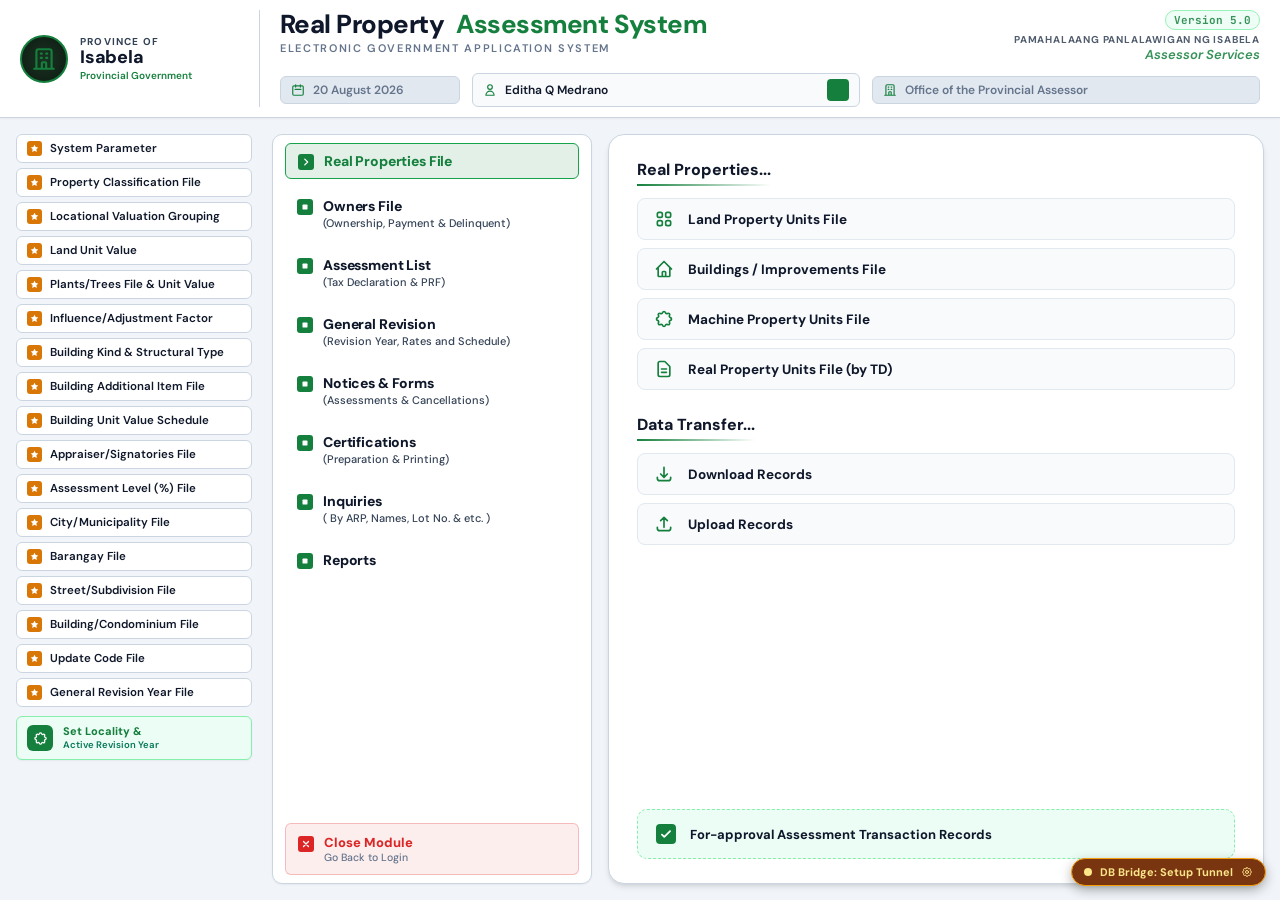
==== commit d702f62d: "Add Office Database Bridge and tunnel routing for Vercel/mobile" ====
--- a/index.html
+++ b/index.html
@@ -465,6 +465,7 @@
   </div>
 </div>
 
+<script src="js/api-config.js"></script>
 <script>
   function closeNoaModal() {
     const el = document.getElementById('noa-modal-backdrop');
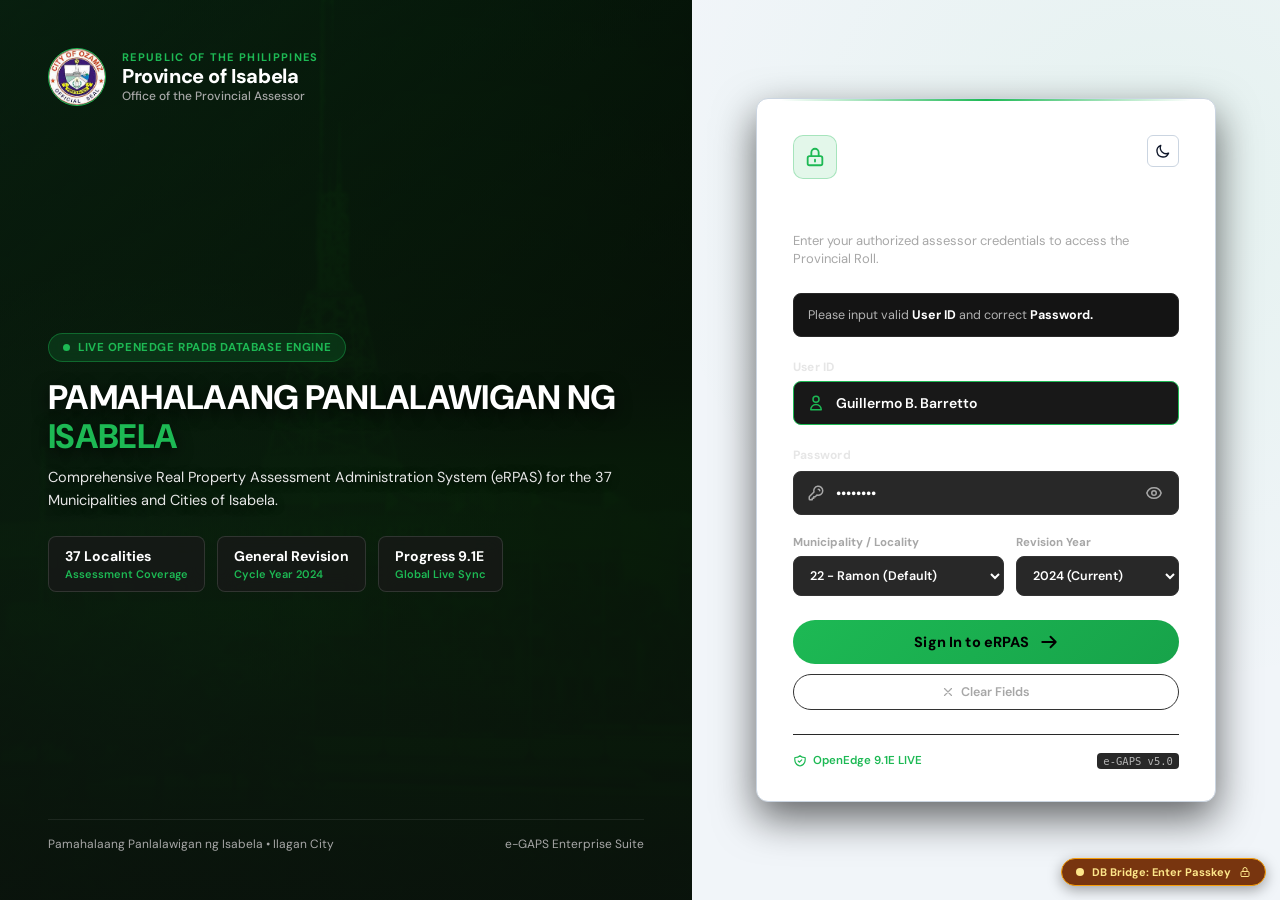
==== commit 0fbdc8b1: "Make login.html default entry page and protect dashboard with auth guard" ====
--- a/index.html
+++ b/index.html
@@ -1,6 +1,18 @@
 <!DOCTYPE html>
 <html lang="en">
 <head>
+  <script>
+    (function () {
+      try {
+        const session = sessionStorage.getItem('erpas_user');
+        if (!session) {
+          window.location.replace('login.html');
+        }
+      } catch (e) {
+        window.location.replace('login.html');
+      }
+    })();
+  </script>
   <link rel="preconnect" href="https://fonts.googleapis.com">
   <link rel="preconnect" href="https://fonts.gstatic.com" crossorigin>
   <link href="https://fonts.googleapis.com/css2?family=DM+Sans:ital,opsz,wght@0,9..40,400;0,9..40,500;0,9..40,700;0,9..40,800;1,9..40,400;1,9..40,700&family=JetBrains+Mono:wght@400;500;600&display=swap" rel="stylesheet">
